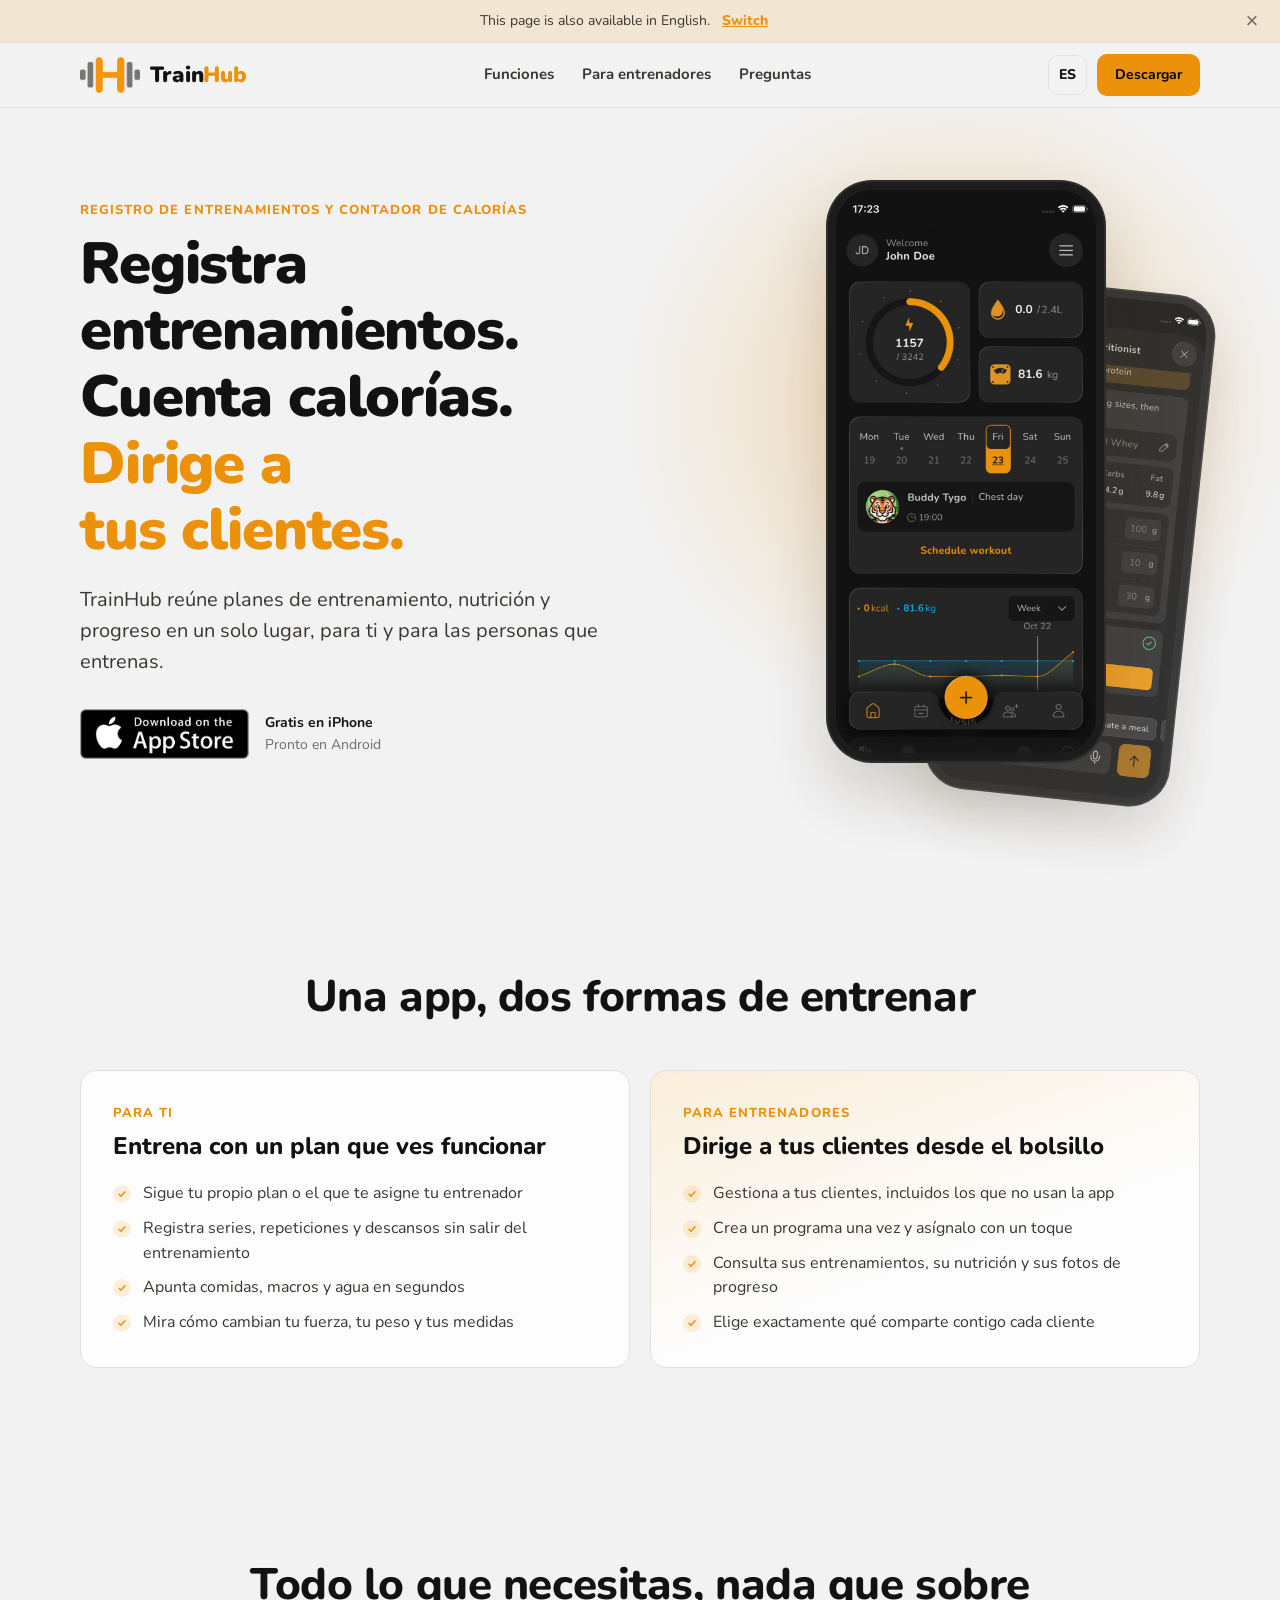
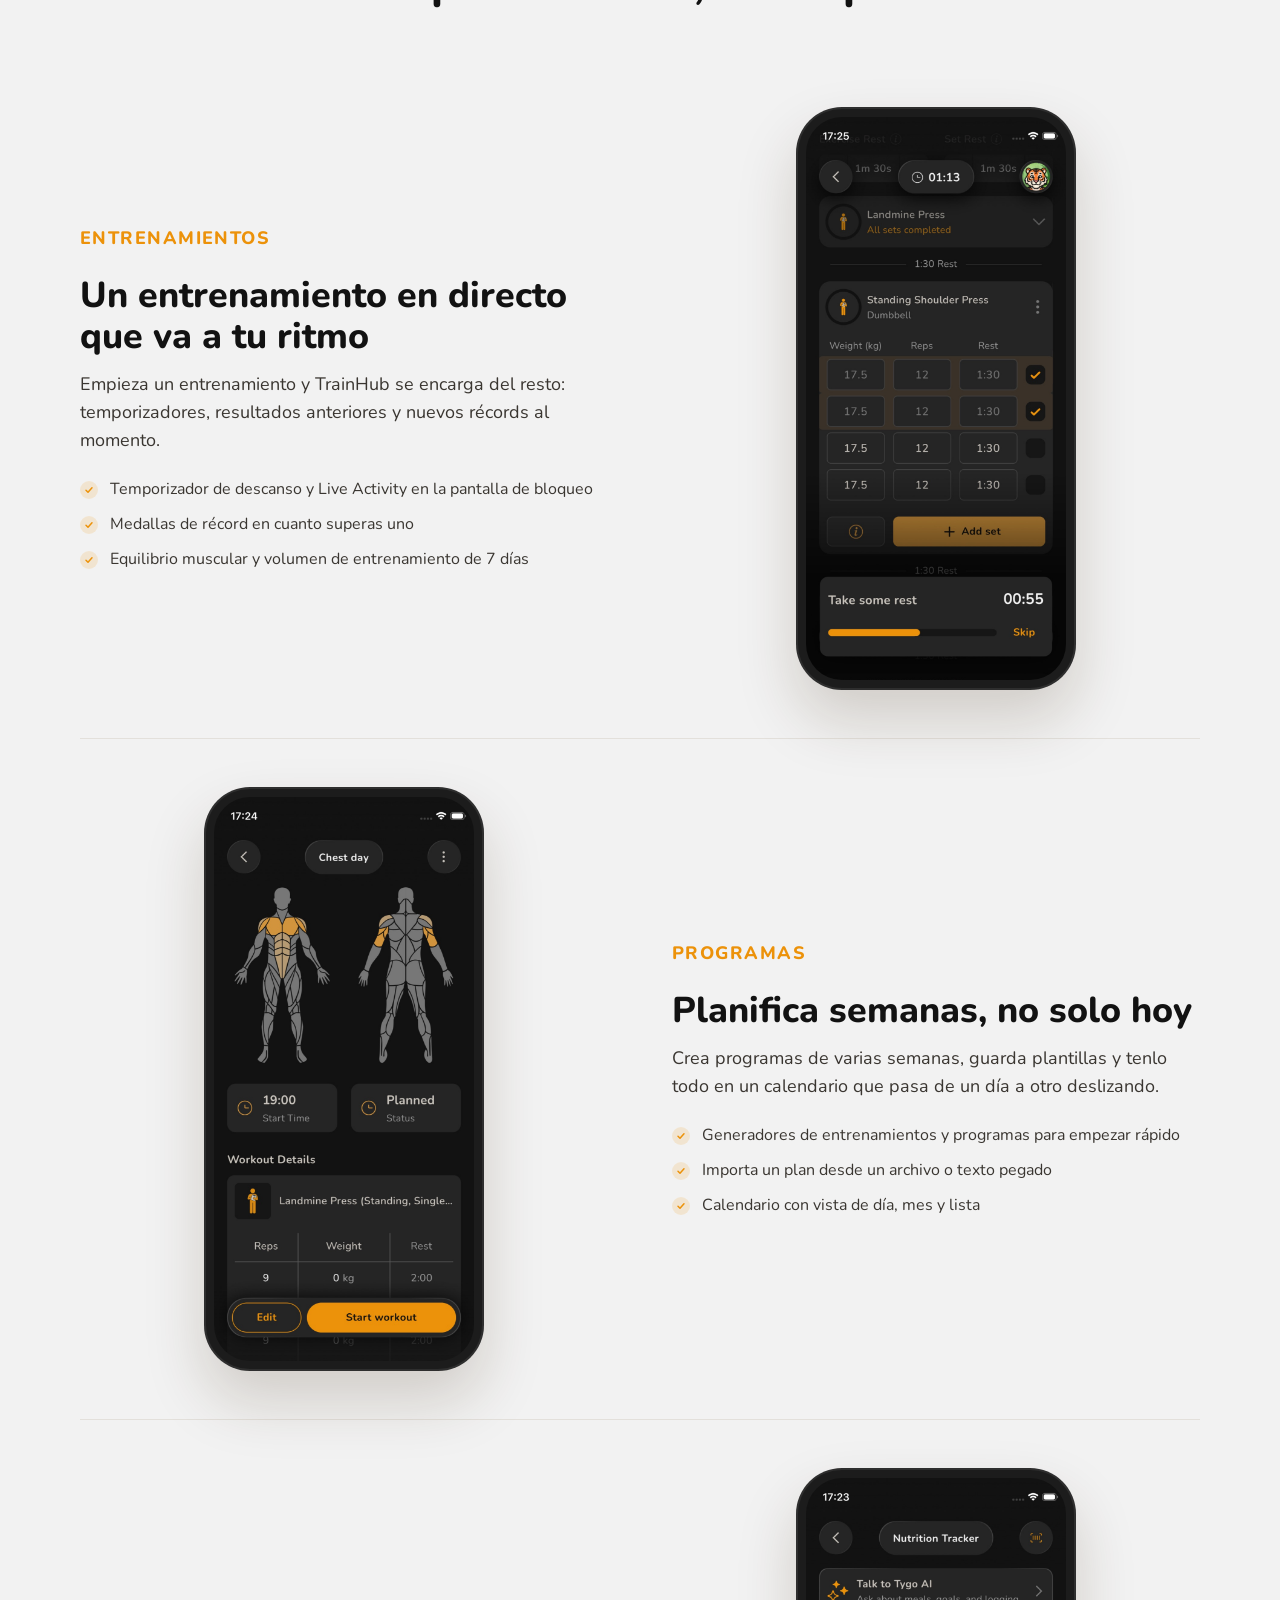
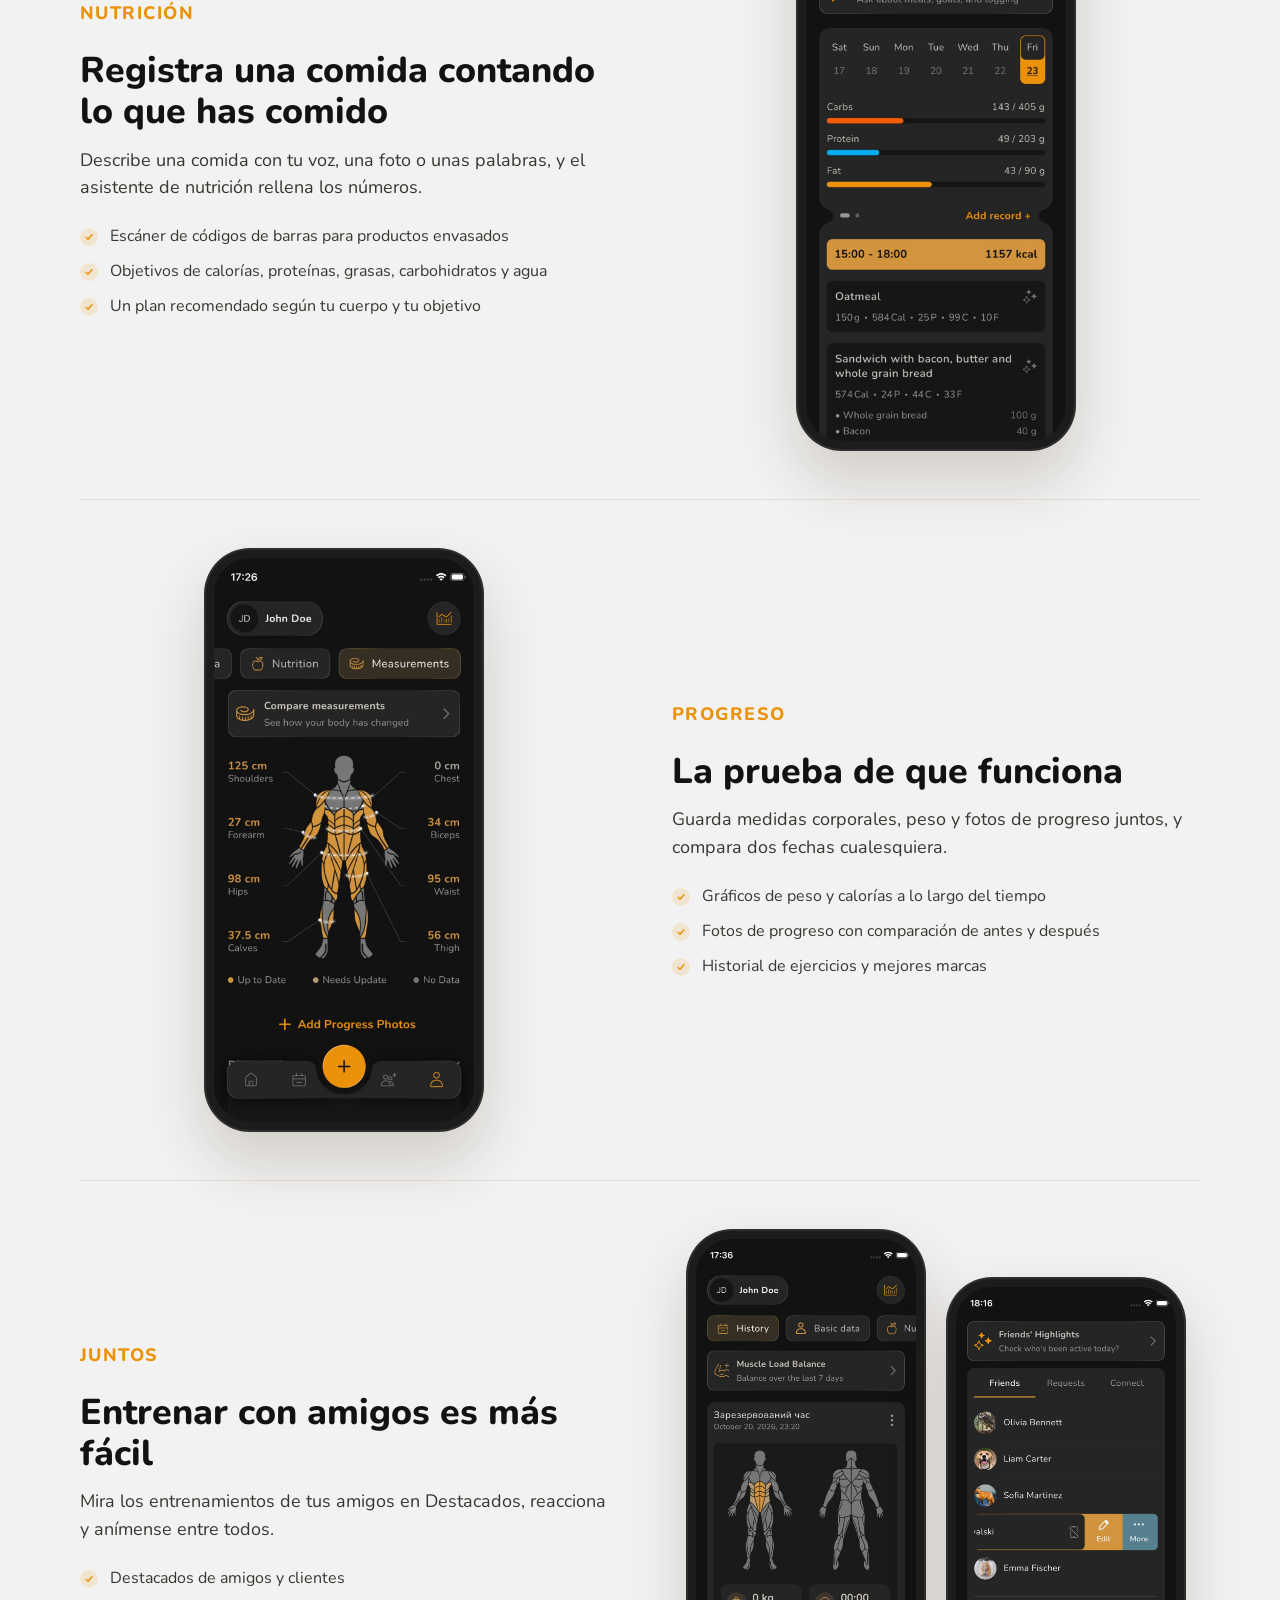
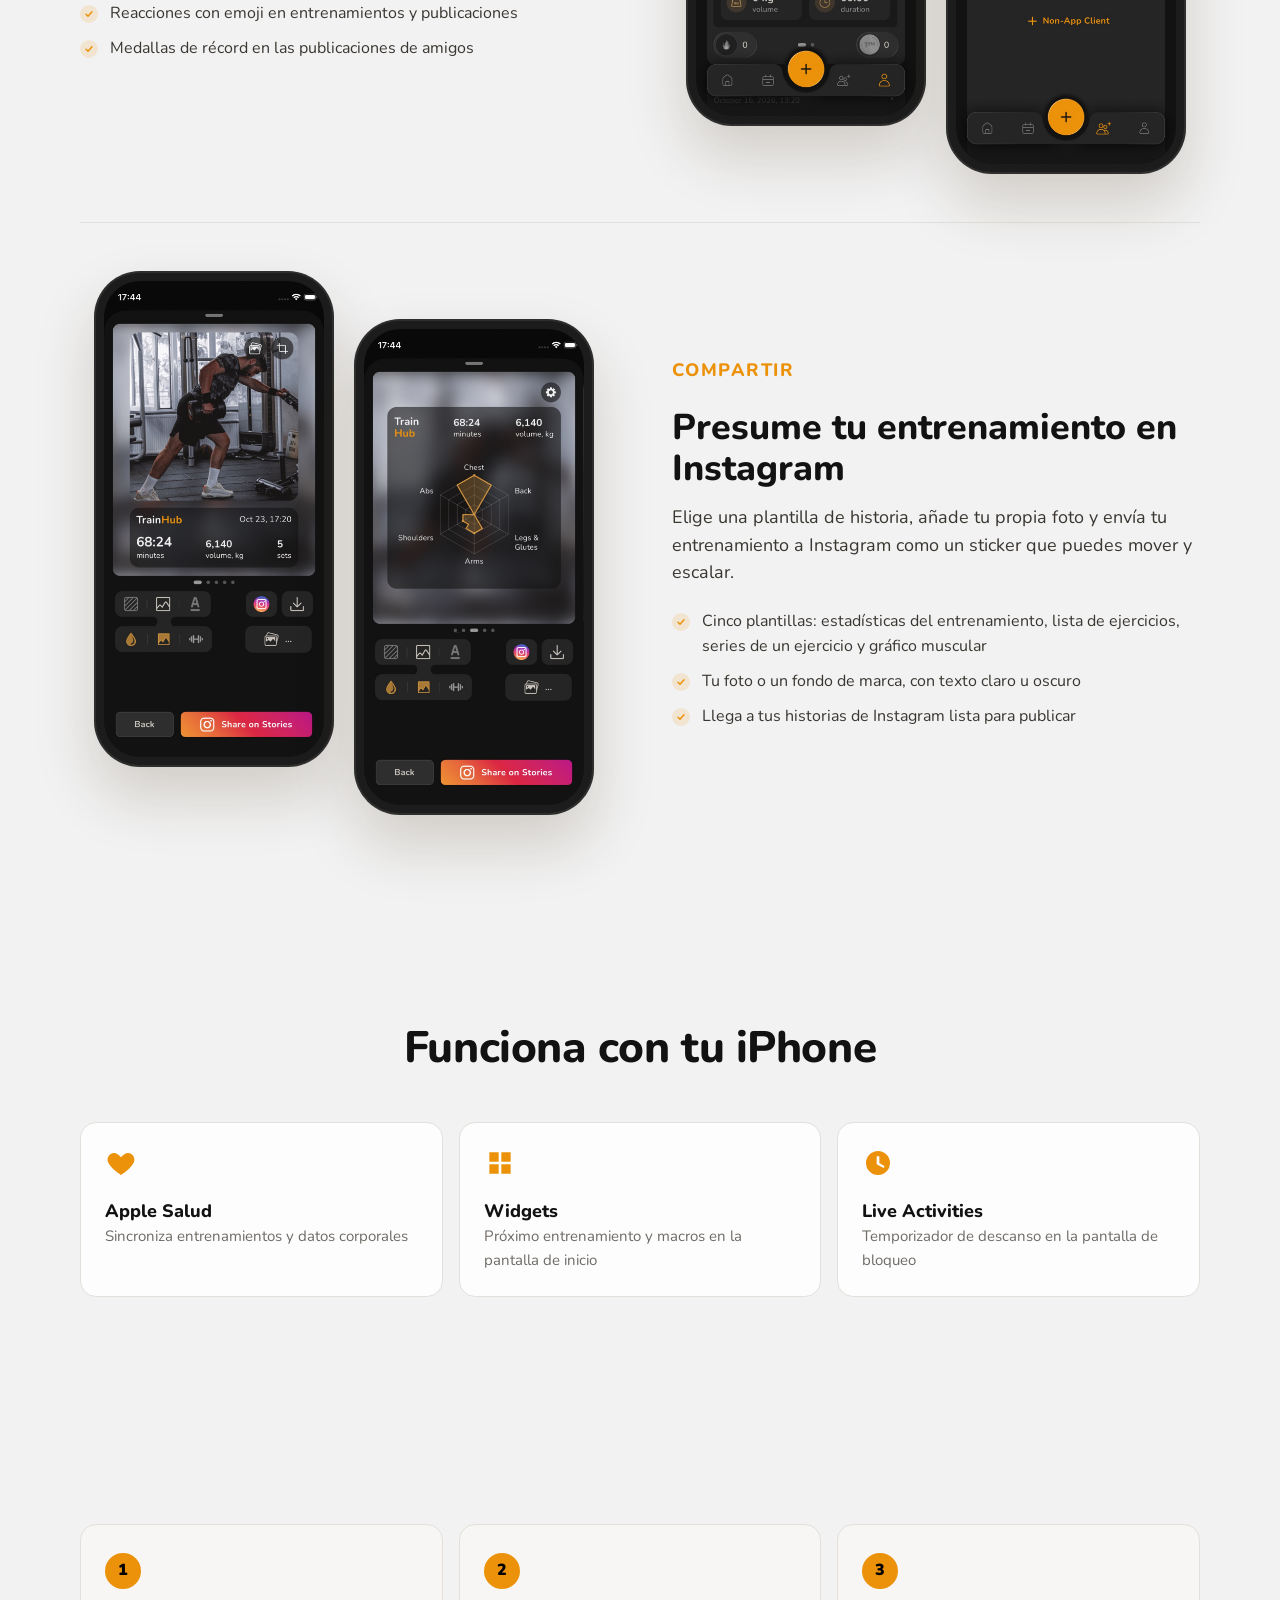
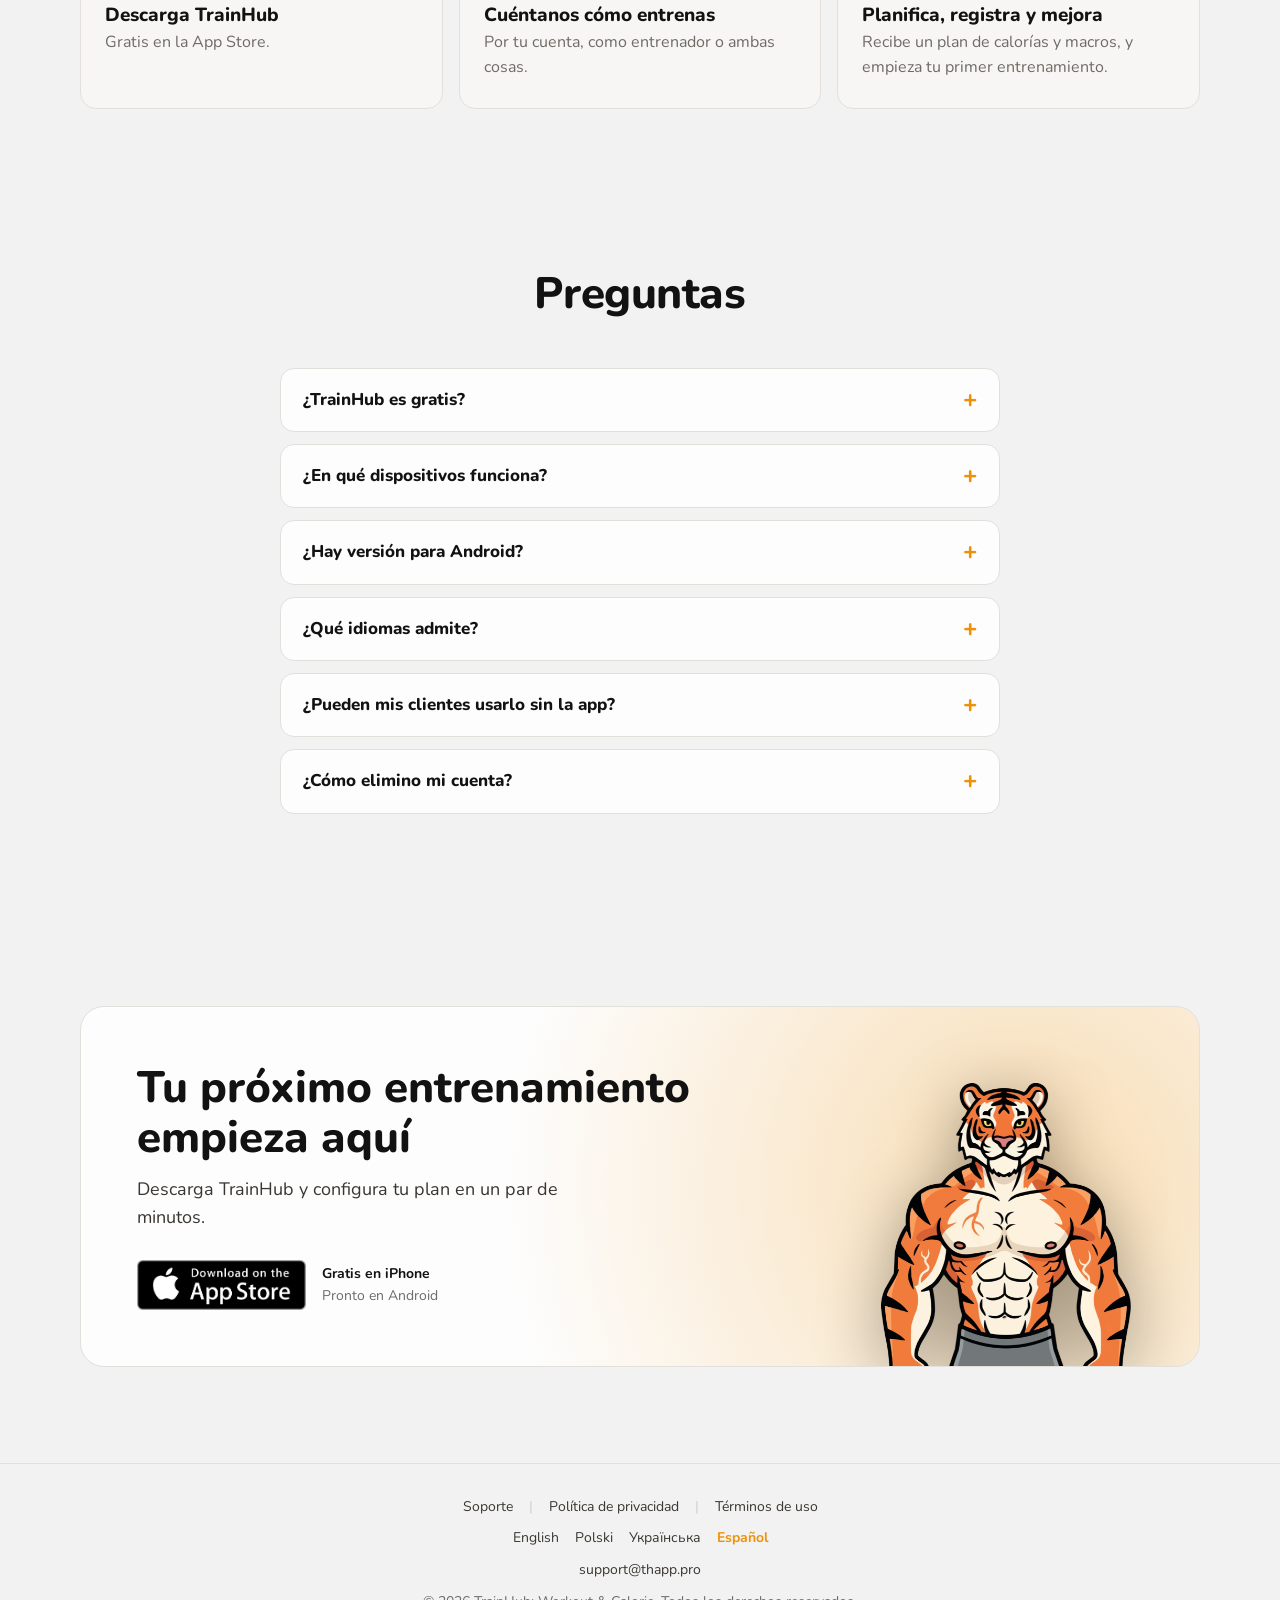
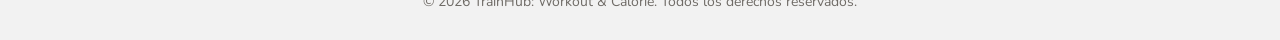
==== es/index.html @ e3114087 "Localized landing page with SEO improvements Generate the landing page in English, Polish, Ukrainian" ====
<!DOCTYPE html>
<html lang="es">

<head>
  <meta charset="UTF-8" />
  <meta name="viewport" content="width=device-width, initial-scale=1.0" />
  <meta name="color-scheme" content="dark light" />
  <meta name="theme-color" content="#121212" media="(prefers-color-scheme: dark)" />
  <meta name="theme-color" content="#f2f2f2" media="(prefers-color-scheme: light)" />

  <!-- Primary Meta Tags -->
  <title>TrainHub: registro de entrenamientos y calorías</title>
  <meta name="title" content="TrainHub: registro de entrenamientos y calorías" />
  <meta name="description" content="Registra entrenamientos, cuenta calorías y dirige a tus clientes en una sola app. Crea programas, sigue tu nutrición con IA y tu progreso. Gratis en App Store." />
  <meta name="keywords" content="TrainHub, registro de entrenamientos, contador de calorías, app de fitness, app para entrenador personal, plan de entrenamiento, macros, gimnasio" />
  <meta name="author" content="TrainHub" />
  <meta name="robots" content="index, follow" />

  <!-- Safari Smart App Banner -->
  <meta name="apple-itunes-app" content="app-id=6748391178" />

  <!-- Canonical URL and language versions -->
  <link rel="canonical" href="https://thapp.pro/es/" />
  <link rel="alternate" hreflang="en" href="https://thapp.pro/" />
  <link rel="alternate" hreflang="pl" href="https://thapp.pro/pl/" />
  <link rel="alternate" hreflang="uk" href="https://thapp.pro/uk/" />
  <link rel="alternate" hreflang="es" href="https://thapp.pro/es/" />
  <link rel="alternate" hreflang="x-default" href="https://thapp.pro/" />

  <!-- Open Graph / Facebook -->
  <meta property="og:type" content="website" />
  <meta property="og:url" content="https://thapp.pro/es/" />
  <meta property="og:title" content="TrainHub: registro de entrenamientos y calorías" />
  <meta property="og:description" content="Registra entrenamientos, cuenta calorías y dirige a tus clientes en una sola app. Crea programas, sigue tu nutrición con IA y tu progreso. Gratis en App Store." />
  <meta property="og:image" content="https://thapp.pro/images/og-image.png" />
  <meta property="og:image:width" content="1200" />
  <meta property="og:image:height" content="630" />
  <meta property="og:site_name" content="TrainHub" />
  <meta property="og:locale" content="es_ES" />
  <meta property="og:locale:alternate" content="en_US" />
  <meta property="og:locale:alternate" content="pl_PL" />
  <meta property="og:locale:alternate" content="uk_UA" />

  <!-- Twitter -->
  <meta name="twitter:card" content="summary_large_image" />
  <meta name="twitter:url" content="https://thapp.pro/es/" />
  <meta name="twitter:title" content="TrainHub: registro de entrenamientos y calorías" />
  <meta name="twitter:description" content="Registra entrenamientos, cuenta calorías y dirige a tus clientes en una sola app. Crea programas, sigue tu nutrición con IA y tu progreso. Gratis en App Store." />
  <meta name="twitter:image" content="https://thapp.pro/images/og-image.png" />

  <!-- Favicon -->
  <link rel="icon" type="image/png" href="/favicon.png" />
  <link rel="apple-touch-icon" href="/images/app-icon.png" />

  <!-- Fonts -->
  <link rel="preconnect" href="https://fonts.googleapis.com" />
  <link rel="preconnect" href="https://fonts.gstatic.com" crossorigin />
  <link href="https://fonts.googleapis.com/css2?family=Nunito:wght@400;600;700;800;900&display=swap" rel="stylesheet" />

  <!-- Stylesheet -->
  <link rel="stylesheet" href="/styles.css?v=e1ec206af5" />
  <script>document.documentElement.classList.add("js");</script>

  <!-- Structured Data -->
  <script type="application/ld+json">
{
  "@context": "https://schema.org",
  "@type": "MobileApplication",
  "name": "TrainHub: Workout & Calorie",
  "operatingSystem": "iOS 15.6 or later",
  "applicationCategory": "HealthApplication",
  "inLanguage": "es",
  "description": "Registra entrenamientos, cuenta calorías y dirige a tus clientes en una sola app. Crea programas, sigue tu nutrición con IA y tu progreso. Gratis en App Store.",
  "url": "https://thapp.pro/es/",
  "downloadUrl": "https://apps.apple.com/app/id6748391178",
  "image": "https://thapp.pro/images/app-icon.png",
  "screenshot": "https://thapp.pro/images/og-image.png",
  "offers": {
    "@type": "Offer",
    "price": "0",
    "priceCurrency": "USD"
  },
  "author": {
    "@type": "Organization",
    "name": "TrainHub",
    "url": "https://thapp.pro/"
  }
}
  </script>
  <script type="application/ld+json">
{
  "@context": "https://schema.org",
  "@type": "Organization",
  "name": "TrainHub",
  "url": "https://thapp.pro/",
  "logo": "https://thapp.pro/images/app-icon.png",
  "email": "support@thapp.pro",
  "sameAs": [
    "https://apps.apple.com/app/id6748391178"
  ]
}
  </script>
  <script type="application/ld+json">
{
  "@context": "https://schema.org",
  "@type": "WebSite",
  "name": "TrainHub",
  "url": "https://thapp.pro/",
  "inLanguage": "es"
}
  </script>
  <script type="application/ld+json">
{
  "@context": "https://schema.org",
  "@type": "FAQPage",
  "inLanguage": "es",
  "mainEntity": [
    {
      "@type": "Question",
      "name": "¿TrainHub es gratis?",
      "acceptedAnswer": {
        "@type": "Answer",
        "text": "Sí. TrainHub se descarga y se usa gratis desde la App Store."
      }
    },
    {
      "@type": "Question",
      "name": "¿En qué dispositivos funciona?",
      "acceptedAnswer": {
        "@type": "Answer",
        "text": "En iPhone con iOS 15.6 o posterior, y en Mac con chip de Apple (macOS 12.5 o posterior)."
      }
    },
    {
      "@type": "Question",
      "name": "¿Hay versión para Android?",
      "acceptedAnswer": {
        "@type": "Answer",
        "text": "Está en camino. La app para Android llegará pronto."
      }
    },
    {
      "@type": "Question",
      "name": "¿Qué idiomas admite?",
      "acceptedAnswer": {
        "@type": "Answer",
        "text": "Inglés, polaco, ucraniano y español."
      }
    },
    {
      "@type": "Question",
      "name": "¿Pueden mis clientes usarlo sin la app?",
      "acceptedAnswer": {
        "@type": "Answer",
        "text": "Sí. Un entrenador puede añadir clientes que no usan la app y seguir planificando sus entrenamientos y su progreso."
      }
    },
    {
      "@type": "Question",
      "name": "¿Cómo elimino mi cuenta?",
      "acceptedAnswer": {
        "@type": "Answer",
        "text": "Abre Ajustes en la app y toca Eliminar cuenta, o escribe a support@thapp.pro. Más detalles en la página de soporte."
      }
    }
  ]
}
  </script>
</head>

<body>
  <div class="lang-suggest" id="lang-suggest" hidden>
    <span id="lang-suggest-text"></span>
    <a id="lang-suggest-link" href="/"></a>
    <button type="button" id="lang-suggest-close" class="lang-suggest-close">×</button>
  </div>

  <header class="site-header">
    <div class="wrap site-header-inner">
      <a class="brand" href="/es/" aria-label="TrainHub">
        <img src="/images/app-icon.png" alt="" width="60" height="36" />
        <span class="wordmark">Train<span>Hub</span></span>
      </a>
      <nav class="site-nav" aria-label="Main">
        <a href="#features">Funciones</a>
        <a href="#coaches">Para entrenadores</a>
        <a href="#faq">Preguntas</a>
      </nav>
      <div class="header-actions">
        <details class="lang-menu">
          <summary aria-label="Idioma">ES</summary>
          <ul>
            <li><a href="/" hreflang="en" lang="en" data-lang="en">English</a></li>
            <li><a href="/pl/" hreflang="pl" lang="pl" data-lang="pl">Polski</a></li>
            <li><a href="/uk/" hreflang="uk" lang="uk" data-lang="uk">Українська</a></li>
            <li><a href="/es/" hreflang="es" lang="es" data-lang="es" aria-current="true">Español</a></li>
          </ul>
        </details>
        <a class="btn btn-primary btn-sm" href="https://apple.co/3LEplAn" data-store="ios">Descargar</a>
      </div>
    </div>
  </header>

  <main>
    <!-- Hero -->
    <section class="hero">
      <div class="glow" aria-hidden="true"></div>
      <div class="wrap hero-grid">
        <div class="hero-copy reveal">
          <p class="eyebrow">Registro de entrenamientos y contador de calorías</p>
          <h1>Registra entrenamientos. Cuenta calorías. <span class="accent">Dirige a tus clientes.</span></h1>
          <p class="lead">TrainHub reúne planes de entrenamiento, nutrición y progreso en un solo lugar, para ti y para las personas que entrenas.</p>

          <!-- Shown by script.js when the link carries a shared profile (?u=) -->
          <div class="invite-card" id="invite-card" hidden>
            <img src="/images/mascot/tiger-peek.png" alt="" width="104" height="49" class="invite-tiger" />
            <h2>Alguien ha compartido contigo su perfil de TrainHub</h2>
            <p>Ábrelo en la app para conectar, o descarga TrainHub primero.</p>
            <div class="invite-actions">
              <button type="button" class="btn btn-primary" id="open-app">Abrir en TrainHub</button>
              <a class="btn btn-secondary" href="https://apple.co/3LEplAn" data-store="ios">Descargar la app</a>
            </div>
            <div class="loading" id="loading" role="status" aria-live="polite">
              <span class="spinner" aria-hidden="true"></span>
              Abriendo TrainHub…
            </div>
          </div>

          <div class="store-row">
            <a class="store-btn" href="https://apple.co/3LEplAn" data-store="ios">
              <img src="/images/apps-store-logo.png" alt="Descargar en la App Store" width="150" height="44" />
            </a>
            <div class="store-note">
              <strong>Gratis en iPhone</strong>
              <span>Pronto en Android</span>
            </div>
          </div>
        </div>
        <div class="hero-visual reveal">
          <div class="phone phone-back"><img src="/images/screens/agent.jpg" alt="Asistente de nutrición registrando una comida a partir de un mensaje de voz" width="430" height="932" decoding="async" /></div>
          <div class="phone phone-front"><img src="/images/screens/dashboard.jpg" alt="Panel de TrainHub con las calorías, los macros y el próximo entrenamiento de hoy" width="430" height="932" decoding="async" /></div>
        </div>
      </div>
    </section>

    <!-- Audiences -->
    <section class="section" id="coaches">
      <div class="wrap">
        <h2 class="section-title reveal">Una app, dos formas de entrenar</h2>
        <div class="audience-grid">
          <article class="audience-card reveal">
            <p class="eyebrow">Para ti</p>
            <h3>Entrena con un plan que ves funcionar</h3>
            <ul class="checks">
              <li>Sigue tu propio plan o el que te asigne tu entrenador</li>
              <li>Registra series, repeticiones y descansos sin salir del entrenamiento</li>
              <li>Apunta comidas, macros y agua en segundos</li>
              <li>Mira cómo cambian tu fuerza, tu peso y tus medidas</li>
            </ul>
          </article>
          <article class="audience-card audience-card-coach reveal">
            <p class="eyebrow">Para entrenadores</p>
            <h3>Dirige a tus clientes desde el bolsillo</h3>
            <ul class="checks">
              <li>Gestiona a tus clientes, incluidos los que no usan la app</li>
              <li>Crea un programa una vez y asígnalo con un toque</li>
              <li>Consulta sus entrenamientos, su nutrición y sus fotos de progreso</li>
              <li>Elige exactamente qué comparte contigo cada cliente</li>
            </ul>
          </article>
        </div>
      </div>
    </section>

    <!-- Features -->
    <section class="section" id="features">
      <div class="wrap">
        <h2 class="section-title reveal">Todo lo que necesitas, nada que sobre</h2>

        <div class="feature reveal">
          <div class="feature-copy">
            <p class="eyebrow">Entrenamientos</p>
            <h3>Un entrenamiento en directo que va a tu ritmo</h3>
            <p>Empieza un entrenamiento y TrainHub se encarga del resto: temporizadores, resultados anteriores y nuevos récords al momento.</p>
            <ul class="checks">
              <li>Temporizador de descanso y Live Activity en la pantalla de bloqueo</li>
              <li>Medallas de récord en cuanto superas uno</li>
              <li>Equilibrio muscular y volumen de entrenamiento de 7 días</li>
            </ul>
          </div>
          <div class="feature-visual"><div class="phone"><img src="/images/screens/session.jpg" alt="Entrenamiento en directo con temporizador de descanso y series registradas" width="430" height="932" loading="lazy" decoding="async" /></div></div>
        </div>

        <div class="feature feature-flip reveal">
          <div class="feature-copy">
            <p class="eyebrow">Programas</p>
            <h3>Planifica semanas, no solo hoy</h3>
            <p>Crea programas de varias semanas, guarda plantillas y tenlo todo en un calendario que pasa de un día a otro deslizando.</p>
            <ul class="checks">
              <li>Generadores de entrenamientos y programas para empezar rápido</li>
              <li>Importa un plan desde un archivo o texto pegado</li>
              <li>Calendario con vista de día, mes y lista</li>
            </ul>
          </div>
          <div class="feature-visual"><div class="phone"><img src="/images/screens/workout.jpg" alt="Vista previa de un entrenamiento con ejercicios y series" width="430" height="932" loading="lazy" decoding="async" /></div></div>
        </div>

        <div class="feature reveal">
          <div class="feature-copy">
            <p class="eyebrow">Nutrición</p>
            <h3>Registra una comida contando lo que has comido</h3>
            <p>Describe una comida con tu voz, una foto o unas palabras, y el asistente de nutrición rellena los números.</p>
            <ul class="checks">
              <li>Escáner de códigos de barras para productos envasados</li>
              <li>Objetivos de calorías, proteínas, grasas, carbohidratos y agua</li>
              <li>Un plan recomendado según tu cuerpo y tu objetivo</li>
            </ul>
          </div>
          <div class="feature-visual"><div class="phone"><img src="/images/screens/nutrition.jpg" alt="Seguimiento nutricional con calorías y macros del día" width="430" height="932" loading="lazy" decoding="async" /></div></div>
        </div>

        <div class="feature feature-flip reveal">
          <div class="feature-copy">
            <p class="eyebrow">Progreso</p>
            <h3>La prueba de que funciona</h3>
            <p>Guarda medidas corporales, peso y fotos de progreso juntos, y compara dos fechas cualesquiera.</p>
            <ul class="checks">
              <li>Gráficos de peso y calorías a lo largo del tiempo</li>
              <li>Fotos de progreso con comparación de antes y después</li>
              <li>Historial de ejercicios y mejores marcas</li>
            </ul>
          </div>
          <div class="feature-visual"><div class="phone"><img src="/images/screens/progress.jpg" alt="Medidas corporales y gráfico de peso" width="430" height="932" loading="lazy" decoding="async" /></div></div>
        </div>

        <div class="feature reveal">
          <div class="feature-copy">
            <p class="eyebrow">Juntos</p>
            <h3>Entrenar con amigos es más fácil</h3>
            <p>Mira los entrenamientos de tus amigos en Destacados, reacciona y anímense entre todos.</p>
            <ul class="checks">
              <li>Destacados de amigos y clientes</li>
              <li>Reacciones con emoji en entrenamientos y publicaciones</li>
              <li>Medallas de récord en las publicaciones de amigos</li>
            </ul>
          </div>
          <div class="feature-visual feature-visual-pair">
            <div class="phone"><img src="/images/screens/highlights.jpg" alt="Destacados con entrenamientos de amigos y reacciones" width="430" height="932" loading="lazy" decoding="async" /></div>
            <div class="phone"><img src="/images/screens/clients.jpg" alt="Lista de clientes del entrenador" width="430" height="932" loading="lazy" decoding="async" /></div>
          </div>
        </div>

        <div class="feature feature-flip reveal">
          <div class="feature-copy">
            <p class="eyebrow">Compartir</p>
            <h3>Presume tu entrenamiento en Instagram</h3>
            <p>Elige una plantilla de historia, añade tu propia foto y envía tu entrenamiento a Instagram como un sticker que puedes mover y escalar.</p>
            <ul class="checks">
              <li>Cinco plantillas: estadísticas del entrenamiento, lista de ejercicios, series de un ejercicio y gráfico muscular</li>
              <li>Tu foto o un fondo de marca, con texto claro u oscuro</li>
              <li>Llega a tus historias de Instagram lista para publicar</li>
            </ul>
          </div>
          <div class="feature-visual feature-visual-pair">
            <div class="phone"><img src="/images/screens/story.jpg" alt="Plantilla de historia de Instagram con estadísticas del entrenamiento sobre una foto" width="430" height="932" loading="lazy" decoding="async" /></div>
            <div class="phone"><img src="/images/screens/story2.jpg" alt="Plantilla de historia de Instagram con un gráfico muscular" width="430" height="932" loading="lazy" decoding="async" /></div>
          </div>
        </div>
      </div>
    </section>

    <!-- Integrations -->
    <section class="section section-tight">
      <div class="wrap">
        <h2 class="section-title reveal">Funciona con tu iPhone</h2>
        <div class="tiles">
          <div class="tile reveal">
            <svg viewBox="0 0 24 24" aria-hidden="true"><path d="M12 21s-7.5-4.6-9.6-9.3C1 8.4 3 4.5 6.7 4.5c2.1 0 3.5 1.2 5.3 3.2 1.8-2 3.2-3.2 5.3-3.2 3.7 0 5.7 3.9 4.3 7.2C19.5 16.4 12 21 12 21z"/></svg>
            <h3>Apple Salud</h3>
            <p>Sincroniza entrenamientos y datos corporales</p>
          </div>
          <div class="tile reveal">
            <svg viewBox="0 0 24 24" aria-hidden="true"><path d="M4 4h7v7H4zm9 0h7v7h-7zM4 13h7v7H4zm9 0h7v7h-7z"/></svg>
            <h3>Widgets</h3>
            <p>Próximo entrenamiento y macros en la pantalla de inicio</p>
          </div>
          <div class="tile reveal">
            <svg viewBox="0 0 24 24" aria-hidden="true"><path d="M12 3a9 9 0 1 0 0 18 9 9 0 0 0 0-18zm1 4v5l4 2.4-.8 1.4L11 13V7z"/></svg>
            <h3>Live Activities</h3>
            <p>Temporizador de descanso en la pantalla de bloqueo</p>
          </div>
        </div>
      </div>
    </section>

    <!-- Steps -->
    <section class="section section-tight">
      <div class="wrap">
        <h2 class="section-title reveal">Empieza en tres pasos</h2>
        <ol class="steps">
          <li class="reveal"><h3>Descarga TrainHub</h3><p>Gratis en la App Store.</p></li>
          <li class="reveal"><h3>Cuéntanos cómo entrenas</h3><p>Por tu cuenta, como entrenador o ambas cosas.</p></li>
          <li class="reveal"><h3>Planifica, registra y mejora</h3><p>Recibe un plan de calorías y macros, y empieza tu primer entrenamiento.</p></li>
        </ol>
      </div>
    </section>

    <!-- FAQ -->
    <section class="section" id="faq">
      <div class="wrap wrap-narrow">
        <h2 class="section-title reveal">Preguntas</h2>
        <div class="faq">
          <details class="faq-item reveal">
            <summary>¿TrainHub es gratis?</summary>
            <p>Sí. TrainHub se descarga y se usa gratis desde la App Store.</p>
          </details>
          <details class="faq-item reveal">
            <summary>¿En qué dispositivos funciona?</summary>
            <p>En iPhone con iOS 15.6 o posterior, y en Mac con chip de Apple (macOS 12.5 o posterior).</p>
          </details>
          <details class="faq-item reveal">
            <summary>¿Hay versión para Android?</summary>
            <p>Está en camino. La app para Android llegará pronto.</p>
          </details>
          <details class="faq-item reveal">
            <summary>¿Qué idiomas admite?</summary>
            <p>Inglés, polaco, ucraniano y español.</p>
          </details>
          <details class="faq-item reveal">
            <summary>¿Pueden mis clientes usarlo sin la app?</summary>
            <p>Sí. Un entrenador puede añadir clientes que no usan la app y seguir planificando sus entrenamientos y su progreso.</p>
          </details>
          <details class="faq-item reveal">
            <summary>¿Cómo elimino mi cuenta?</summary>
            <p>Abre Ajustes en la app y toca Eliminar cuenta, o escribe a support@thapp.pro. Más detalles en la <a href="/support.html">página de soporte</a>.</p>
          </details>
        </div>
      </div>
    </section>

    <!-- Final CTA -->
    <section class="section">
      <div class="wrap">
        <div class="cta reveal">
          <div class="cta-copy">
            <h2>Tu próximo entrenamiento empieza aquí</h2>
            <p>Descarga TrainHub y configura tu plan en un par de minutos.</p>
            <div class="store-row">
              <a class="store-btn" href="https://apple.co/3LEplAn" data-store="ios">
                <img src="/images/apps-store-logo.png" alt="Descargar en la App Store" width="150" height="44" loading="lazy" />
              </a>
              <div class="store-note">
                <strong>Gratis en iPhone</strong>
                <span>Pronto en Android</span>
              </div>
            </div>
          </div>
          <picture><source srcset="/images/mascot/tiger-jacked.webp" type="image/webp" /><img class="cta-tiger" src="/images/mascot/tiger-jacked.png" alt="" width="477" height="540" loading="lazy" decoding="async" /></picture>
        </div>
      </div>
    </section>
  </main>

  <footer class="footer">
    <nav class="footer-links" aria-label="Footer navigation">
      <a href="/support.html">Soporte</a>
      <span class="footer-separator" aria-hidden="true">|</span>
      <a href="/privacy-policy.html">Política de privacidad</a>
      <span class="footer-separator" aria-hidden="true">|</span>
      <a href="/terms.html">Términos de uso</a>
    </nav>
    <nav class="footer-langs" aria-label="Idioma">
      <a href="/" hreflang="en" lang="en" data-lang="en">English</a>
      <a href="/pl/" hreflang="pl" lang="pl" data-lang="pl">Polski</a>
      <a href="/uk/" hreflang="uk" lang="uk" data-lang="uk">Українська</a>
      <a href="/es/" hreflang="es" lang="es" data-lang="es" aria-current="true">Español</a>
    </nav>
    <p><a href="mailto:support@thapp.pro">support@thapp.pro</a></p>
    <p>&copy; <span id="current-year">2026</span> TrainHub: Workout &amp; Calorie. Todos los derechos reservados.</p>
  </footer>

  <script id="lang-data" type="application/json">{"current":"es","langs":{"en":{"href":"/","text":"This page is also available in English.","action":"Switch","dismiss":"Dismiss"},"pl":{"href":"/pl/","text":"Ta strona jest dostępna również po polsku.","action":"Przełącz","dismiss":"Zamknij"},"uk":{"href":"/uk/","text":"Ця сторінка доступна також українською.","action":"Перейти","dismiss":"Закрити"},"es":{"href":"/es/","text":"Esta página también está disponible en español.","action":"Cambiar","dismiss":"Cerrar"}}}</script>
  <script src="/script.js?v=b3ec2b5ce4" defer></script>
</body>

</html>
---- styles.css ----
/* Colors mirror the app theme (trainhub/src/theme/colors.ts). */
:root {
  --bg: #121212;
  --bg-deep: #0c0c0c;
  --card: #252525;
  --card-2: #161616;
  --text: #c9c4bc;
  --text-strong: #f3efe8;
  --text-muted: #979797;
  --border: #585858;
  --border-soft: #2f2f2f;
  --brand: #ec920a;
  --brand-hover: #d2943c;
  --brand-soft: rgba(236, 146, 10, 0.12);
  --on-brand: #000;
  --phone-frame: #2b2b2b;
  --shadow: 0 30px 60px rgba(0, 0, 0, 0.45);
  --radius: 16px;
  --font: "Nunito", -apple-system, BlinkMacSystemFont, "Segoe UI", Roboto, sans-serif;
  color-scheme: dark;
}

@media (prefers-color-scheme: light) {
  :root {
    --bg: #f2f2f2;
    --bg-deep: #e9e7e3;
    --card: #fdfdfd;
    --card-2: #f7f6f4;
    --text: #3a3631;
    --text-strong: #121212;
    --text-muted: #6f6b66;
    --border: #d2cfca;
    --border-soft: #e3e0db;
    --brand-hover: #c97a05;
    --brand-soft: rgba(236, 146, 10, 0.14);
    --phone-frame: #1c1c1c;
    --shadow: 0 30px 60px rgba(60, 40, 10, 0.18);
    color-scheme: light;
  }
}

* {
  margin: 0;
  padding: 0;
  box-sizing: border-box;
}

html {
  scroll-behavior: smooth;
  scroll-padding-top: 80px;
}

body {
  font-family: var(--font);
  background: var(--bg);
  color: var(--text);
  line-height: 1.55;
  overflow-x: hidden;
  -webkit-font-smoothing: antialiased;
}

img {
  max-width: 100%;
  display: block;
}

a {
  color: var(--brand);
}

h1,
h2,
h3 {
  color: var(--text-strong);
  line-height: 1.15;
  font-weight: 800;
}

.wrap {
  width: 100%;
  max-width: 1160px;
  margin: 0 auto;
  padding: 0 20px;
}

.wrap-narrow {
  max-width: 760px;
}

.eyebrow {
  color: var(--brand);
  font-size: 13px;
  font-weight: 800;
  letter-spacing: 0.08em;
  text-transform: uppercase;
  margin-bottom: 10px;
}

.accent {
  color: var(--brand);
}

/* Buttons */
.btn {
  display: inline-flex;
  align-items: center;
  justify-content: center;
  gap: 8px;
  padding: 14px 24px;
  border-radius: 12px;
  font: inherit;
  font-size: 16px;
  font-weight: 700;
  text-decoration: none;
  border: 2px solid transparent;
  cursor: pointer;
  transition: background 0.2s ease, transform 0.2s ease, box-shadow 0.2s ease, color 0.2s ease;
}

.btn:hover {
  transform: translateY(-2px);
}

.btn:active {
  transform: translateY(0) scale(0.98);
}

.btn-primary {
  background: var(--brand);
  color: var(--on-brand);
  border-color: var(--brand);
}

.btn-primary:hover {
  background: var(--brand-hover);
  border-color: var(--brand-hover);
  box-shadow: 0 8px 20px rgba(236, 146, 10, 0.35);
}

.btn-secondary {
  background: var(--card);
  color: var(--brand);
  border-color: var(--border-soft);
}

.btn-secondary:hover {
  background: var(--brand-soft);
}

.btn-sm {
  padding: 8px 16px;
  font-size: 14px;
  border-radius: 10px;
}

.store-btn {
  display: inline-flex;
  border-radius: 10px;
  transition: transform 0.2s ease, box-shadow 0.2s ease;
}

.store-btn:hover {
  transform: translateY(-2px);
  box-shadow: 0 6px 16px rgba(236, 146, 10, 0.25);
}

.store-btn img {
  height: 50px;
  width: auto;
}

.store-row {
  display: flex;
  align-items: center;
  flex-wrap: wrap;
  gap: 16px;
}

.store-note {
  display: flex;
  flex-direction: column;
  font-size: 14px;
  color: var(--text-muted);
}

.store-note strong {
  color: var(--text-strong);
  font-weight: 700;
}

/* Language suggestion */
.lang-suggest {
  display: flex;
  align-items: center;
  justify-content: center;
  gap: 12px;
  padding: 10px 48px 10px 16px;
  background: var(--brand-soft);
  border-bottom: 1px solid var(--border-soft);
  font-size: 14px;
  position: relative;
  text-align: center;
  flex-wrap: wrap;
}

.lang-suggest[hidden] {
  display: none;
}

.lang-suggest a {
  font-weight: 800;
}

.lang-suggest-close {
  position: absolute;
  right: 12px;
  top: 50%;
  transform: translateY(-50%);
  background: none;
  border: 0;
  color: var(--text-muted);
  font-size: 22px;
  cursor: pointer;
  width: 32px;
  height: 32px;
}

/* Header */
.site-header {
  position: sticky;
  top: 0;
  z-index: 20;
  background: color-mix(in srgb, var(--bg) 78%, transparent);
  backdrop-filter: saturate(160%) blur(14px);
  -webkit-backdrop-filter: saturate(160%) blur(14px);
  border-bottom: 1px solid var(--border-soft);
}

.site-header-inner {
  display: flex;
  align-items: center;
  justify-content: space-between;
  gap: 16px;
  height: 64px;
}

.brand {
  display: flex;
  align-items: center;
  gap: 10px;
  text-decoration: none;
}

.brand img {
  height: 36px;
  width: auto;
}

.wordmark {
  font-size: 22px;
  font-weight: 900;
  color: var(--text-strong);
  letter-spacing: -0.01em;
}

.wordmark span {
  color: var(--brand);
}

.site-nav {
  display: flex;
  gap: 28px;
}

.site-nav a {
  color: var(--text);
  text-decoration: none;
  font-weight: 700;
  font-size: 15px;
}

.site-nav a:hover {
  color: var(--brand);
}

.header-actions {
  display: flex;
  align-items: center;
  gap: 10px;
}

.lang-menu {
  position: relative;
}

.lang-menu summary {
  list-style: none;
  cursor: pointer;
  font-weight: 800;
  font-size: 14px;
  padding: 8px 10px;
  border-radius: 10px;
  border: 1px solid var(--border-soft);
  color: var(--text-strong);
}

.lang-menu summary::-webkit-details-marker {
  display: none;
}

.lang-menu ul {
  position: absolute;
  right: 0;
  top: calc(100% + 6px);
  list-style: none;
  background: var(--card);
  border: 1px solid var(--border-soft);
  border-radius: 12px;
  padding: 6px;
  min-width: 150px;
  box-shadow: var(--shadow);
}

.lang-menu a {
  display: block;
  padding: 8px 12px;
  border-radius: 8px;
  color: var(--text);
  text-decoration: none;
  font-weight: 600;
}

.lang-menu a:hover,
.lang-menu a[aria-current] {
  background: var(--brand-soft);
  color: var(--brand);
}

/* Hero */
.hero {
  position: relative;
  padding: 72px 0 96px;
  overflow: hidden;
}

/* Same idea as the app's GlowBackdrop. */
.glow {
  position: absolute;
  inset: -20% -10% auto auto;
  width: 900px;
  height: 900px;
  background: radial-gradient(closest-side, rgba(236, 146, 10, 0.28), rgba(236, 146, 10, 0.08) 55%, transparent 75%);
  pointer-events: none;
}

.hero-grid {
  position: relative;
  display: grid;
  grid-template-columns: 1.05fr 1fr;
  align-items: center;
  gap: 48px;
}

.hero h1 {
  font-size: clamp(38px, 5vw, 58px);
  text-wrap: balance;
  font-weight: 900;
  letter-spacing: -0.02em;
  margin-bottom: 20px;
}

.lead {
  font-size: clamp(17px, 1.6vw, 20px);
  max-width: 520px;
  margin-bottom: 32px;
}

.hero-visual {
  position: relative;
  height: 600px;
}

.hero-visual .phone {
  position: absolute;
}

.phone-front {
  right: 18%;
  top: 0;
  z-index: 2;
}

.phone-back {
  right: -2%;
  top: 70px;
  transform: rotate(6deg) scale(0.88);
  opacity: 0.85;
}

/* Invite card for shared profile links */
.invite-card {
  position: relative;
  background: var(--card);
  border: 1px solid var(--brand);
  border-radius: var(--radius);
  padding: 44px 24px 24px;
  margin: 8px 0 32px;
  max-width: 520px;
  box-shadow: 0 12px 30px rgba(236, 146, 10, 0.15);
}

.invite-card[hidden] {
  display: none;
}

.invite-tiger {
  position: absolute;
  top: -30px;
  left: 20px;
}

.invite-card h2 {
  font-size: 20px;
  margin-bottom: 6px;
}

.invite-card p {
  margin-bottom: 16px;
}

.invite-actions {
  display: flex;
  flex-wrap: wrap;
  gap: 10px;
}

.loading {
  display: none;
  margin-top: 14px;
  color: var(--text-muted);
  font-size: 14px;
}

.loading.show {
  display: block;
}

.spinner {
  display: inline-block;
  width: 16px;
  height: 16px;
  border: 2px solid var(--border);
  border-radius: 50%;
  border-top-color: var(--brand);
  animation: spin 1s linear infinite;
  margin-right: 8px;
  vertical-align: -3px;
}

/* Phone frame */
/* The ratio lives on the screen, not the frame, so padding never distorts it. */
.phone {
  width: 280px;
  padding: 10px;
  border-radius: 46px;
  background: var(--phone-frame);
  box-shadow: var(--shadow), inset 0 0 0 2px rgba(255, 255, 255, 0.08);
  flex-shrink: 0;
}

.phone picture {
  display: block;
}

.phone img,
.phone picture,
.screen-placeholder {
  width: 100%;
  height: auto;
  aspect-ratio: 430 / 932;
  border-radius: 36px;
  object-fit: cover;
  object-position: top;
}

.screen-placeholder {
  display: flex;
  align-items: center;
  justify-content: center;
  background: radial-gradient(circle at 50% 30%, rgba(236, 146, 10, 0.25), transparent 60%), #161616;
}

.screen-placeholder img {
  width: 94px;
  height: auto;
  border-radius: 0;
  object-fit: contain;
  opacity: 0.8;
}

/* Sections */
.section {
  padding: 96px 0;
}

.section-tight {
  padding: 64px 0;
}

.section-title {
  font-size: clamp(30px, 3.6vw, 44px);
  text-align: center;
  letter-spacing: -0.01em;
  margin-bottom: 48px;
}

.checks {
  list-style: none;
  display: grid;
  gap: 10px;
}

.checks li {
  position: relative;
  padding-left: 30px;
}

.checks li::before {
  content: "";
  position: absolute;
  left: 0;
  top: 4px;
  width: 18px;
  height: 18px;
  border-radius: 50%;
  background: var(--brand-soft) url("data:image/svg+xml,%3Csvg xmlns='http://www.w3.org/2000/svg' viewBox='0 0 24 24'%3E%3Cpath fill='none' stroke='%23ec920a' stroke-width='3' stroke-linecap='round' stroke-linejoin='round' d='M6 12.5l4 4 8-9'/%3E%3C/svg%3E") center / 12px no-repeat;
}

/* Audiences */
.audience-grid {
  display: grid;
  grid-template-columns: 1fr 1fr;
  gap: 20px;
}

.audience-card {
  background: var(--card);
  border: 1px solid var(--border-soft);
  border-radius: var(--radius);
  padding: 32px;
}

.audience-card h3 {
  font-size: 24px;
  margin-bottom: 20px;
}

.audience-card-coach {
  background: linear-gradient(160deg, var(--brand-soft), transparent 60%), var(--card);
}

/* Features */
.feature {
  display: grid;
  grid-template-columns: 1fr 1fr;
  align-items: center;
  gap: 64px;
  padding: 48px 0;
}

.feature + .feature {
  border-top: 1px solid var(--border-soft);
}

.feature-flip .feature-copy {
  order: 2;
}

.feature-copy h3 {
  font-size: clamp(26px, 2.8vw, 36px);
  margin-bottom: 14px;
}

.feature-copy > p {
  font-size: 18px;
  margin-bottom: 22px;
}

.feature-visual {
  display: flex;
  justify-content: center;
  align-items: flex-start;
  gap: 20px;
}

.feature-visual-pair .phone {
  width: 240px;
}

.feature-visual-pair .phone:last-child {
  margin-top: 48px;
}

/* Integration tiles */
.tiles {
  display: grid;
  grid-template-columns: repeat(3, 1fr);
  gap: 16px;
}

.tile {
  background: var(--card);
  border: 1px solid var(--border-soft);
  border-radius: var(--radius);
  padding: 24px;
}

.tile svg {
  width: 32px;
  height: 32px;
  fill: var(--brand);
  margin-bottom: 14px;
}

.tile h3 {
  font-size: 18px;
  margin-bottom: 4px;
}

.tile p {
  font-size: 15px;
  color: var(--text-muted);
}

/* Steps */
.steps {
  list-style: none;
  counter-reset: step;
  display: grid;
  grid-template-columns: repeat(3, 1fr);
  gap: 16px;
}

.steps li {
  counter-increment: step;
  background: var(--card-2);
  border: 1px solid var(--border-soft);
  border-radius: var(--radius);
  padding: 28px 24px;
}

.steps li::before {
  content: counter(step);
  display: inline-flex;
  align-items: center;
  justify-content: center;
  width: 36px;
  height: 36px;
  border-radius: 50%;
  background: var(--brand);
  color: var(--on-brand);
  font-weight: 900;
  margin-bottom: 16px;
}

.steps h3 {
  font-size: 19px;
  margin-bottom: 4px;
}

.steps p {
  color: var(--text-muted);
}

/* FAQ */
.faq {
  display: grid;
  gap: 12px;
}

.faq-item {
  background: var(--card);
  border: 1px solid var(--border-soft);
  border-radius: 14px;
}

.faq-item summary {
  list-style: none;
  cursor: pointer;
  padding: 18px 52px 18px 22px;
  font-weight: 800;
  font-size: 17px;
  color: var(--text-strong);
  position: relative;
}

.faq-item summary::-webkit-details-marker {
  display: none;
}

.faq-item summary::after {
  content: "+";
  position: absolute;
  right: 22px;
  top: 50%;
  transform: translateY(-50%);
  font-size: 24px;
  color: var(--brand);
  transition: transform 0.2s ease;
}

.faq-item[open] summary::after {
  transform: translateY(-50%) rotate(45deg);
}

.faq-item p {
  padding: 0 22px 20px;
}

/* Final CTA */
.cta {
  position: relative;
  display: flex;
  align-items: center;
  justify-content: space-between;
  gap: 32px;
  padding: 56px;
  border-radius: 24px;
  background: radial-gradient(circle at 85% 50%, rgba(236, 146, 10, 0.3), transparent 55%), var(--card);
  border: 1px solid var(--border-soft);
  overflow: hidden;
}

.cta h2 {
  font-size: clamp(30px, 3.6vw, 44px);
  margin-bottom: 12px;
}

.cta-copy > p {
  font-size: 18px;
  margin-bottom: 28px;
  max-width: 460px;
}

/* Keep the tiger a direct flex item of .cta. */
.cta picture {
  display: contents;
}

.cta-tiger {
  width: 250px;
  height: auto;
  margin: -16px 12px -56px 0;
  align-self: flex-end;
  flex-shrink: 0;
  filter: drop-shadow(0 12px 32px rgba(0, 0, 0, 0.35));
}

/* Footer */
.footer {
  text-align: center;
  padding: 32px 20px 28px;
  border-top: 1px solid var(--border-soft);
  color: var(--text-muted);
  font-size: 14px;
  display: grid;
  gap: 10px;
}

.footer a {
  color: var(--text);
  text-decoration: none;
  transition: color 0.2s ease;
}

.footer a:hover {
  color: var(--brand);
  text-decoration: underline;
}

.footer-separator {
  margin: 0 12px;
  color: var(--border);
}

.footer-langs {
  display: flex;
  justify-content: center;
  flex-wrap: wrap;
  gap: 16px;
}

.footer-langs a[aria-current] {
  color: var(--brand);
  font-weight: 700;
}

/* Scroll reveal, enabled by script.js */
.js .reveal {
  opacity: 0;
  transform: translateY(24px);
  transition: opacity 0.7s ease, transform 0.7s ease;
}

.js .reveal.visible {
  opacity: 1;
  transform: none;
}

@keyframes spin {
  to {
    transform: rotate(360deg);
  }
}

@media (prefers-reduced-motion: reduce) {
  html {
    scroll-behavior: auto;
  }

  .js .reveal {
    opacity: 1;
    transform: none;
    transition: none;
  }

  .btn,
  .store-btn {
    transition: none;
  }
}

/* Tablet */
@media (max-width: 960px) {
  .site-nav {
    display: none;
  }

  .hero {
    padding: 48px 0 64px;
  }

  .hero-grid,
  .feature {
    grid-template-columns: 1fr;
    gap: 40px;
  }

  .hero-copy {
    text-align: center;
  }

  .lead,
  .invite-card {
    margin-left: auto;
    margin-right: auto;
  }

  .invite-card {
    text-align: left;
  }

  .store-row {
    justify-content: center;
  }

  .store-note {
    text-align: left;
  }

  .hero-visual {
    height: 620px;
    max-width: 460px;
    width: 100%;
    margin: 0 auto;
  }

  .phone-front {
    right: auto;
    left: 6%;
  }

  .feature-flip .feature-copy {
    order: 0;
  }

  .feature {
    padding: 40px 0;
  }

  .steps {
    grid-template-columns: 1fr;
  }

  .cta {
    flex-direction: column;
    text-align: center;
    padding: 40px 24px 0;
  }

  .cta-copy > p {
    margin-left: auto;
    margin-right: auto;
  }

  .cta-tiger {
    align-self: center;
    margin: 8px 0 0;
    width: 200px;
  }
}

/* Phone */
@media (max-width: 600px) {
  .section {
    padding: 64px 0;
  }

  .section-tight {
    padding: 48px 0;
  }

  .section-title {
    margin-bottom: 32px;
  }

  .site-header-inner {
    height: 58px;
  }

  .wordmark {
    font-size: 20px;
  }

  .hero-visual {
    height: 500px;
  }

  .hero-visual .phone {
    width: 220px;
  }

  .phone-front {
    left: 2%;
  }

  .phone-back {
    top: 50px;
  }

  .phone {
    width: 240px;
    border-radius: 38px;
    padding: 8px;
  }

  .phone img,
  .phone picture,
  .screen-placeholder {
    border-radius: 30px;
  }

  .feature-visual-pair .phone {
    width: calc(50% - 8px);
    border-radius: 28px;
    padding: 6px;
  }

  .feature-visual-pair .phone img,
  .feature-visual-pair .phone picture,
  .feature-visual-pair .screen-placeholder {
    border-radius: 22px;
  }

  .feature-visual-pair {
    gap: 16px;
  }

  .audience-grid {
    grid-template-columns: 1fr;
  }

  .audience-card {
    padding: 24px;
  }

  .tiles {
    grid-template-columns: 1fr;
  }

  .footer-separator {
    margin: 0 8px;
  }

  .footer {
    font-size: 13px;
  }
}

@media (max-width: 400px) {
  .header-actions .btn-sm {
    display: none;
  }

  .hero h1 {
    font-size: 34px;
  }
}

@media (max-width: 360px) {

  .hero-visual .phone {
    width: 190px;
  }

  .hero-visual {
    height: 430px;
  }
}
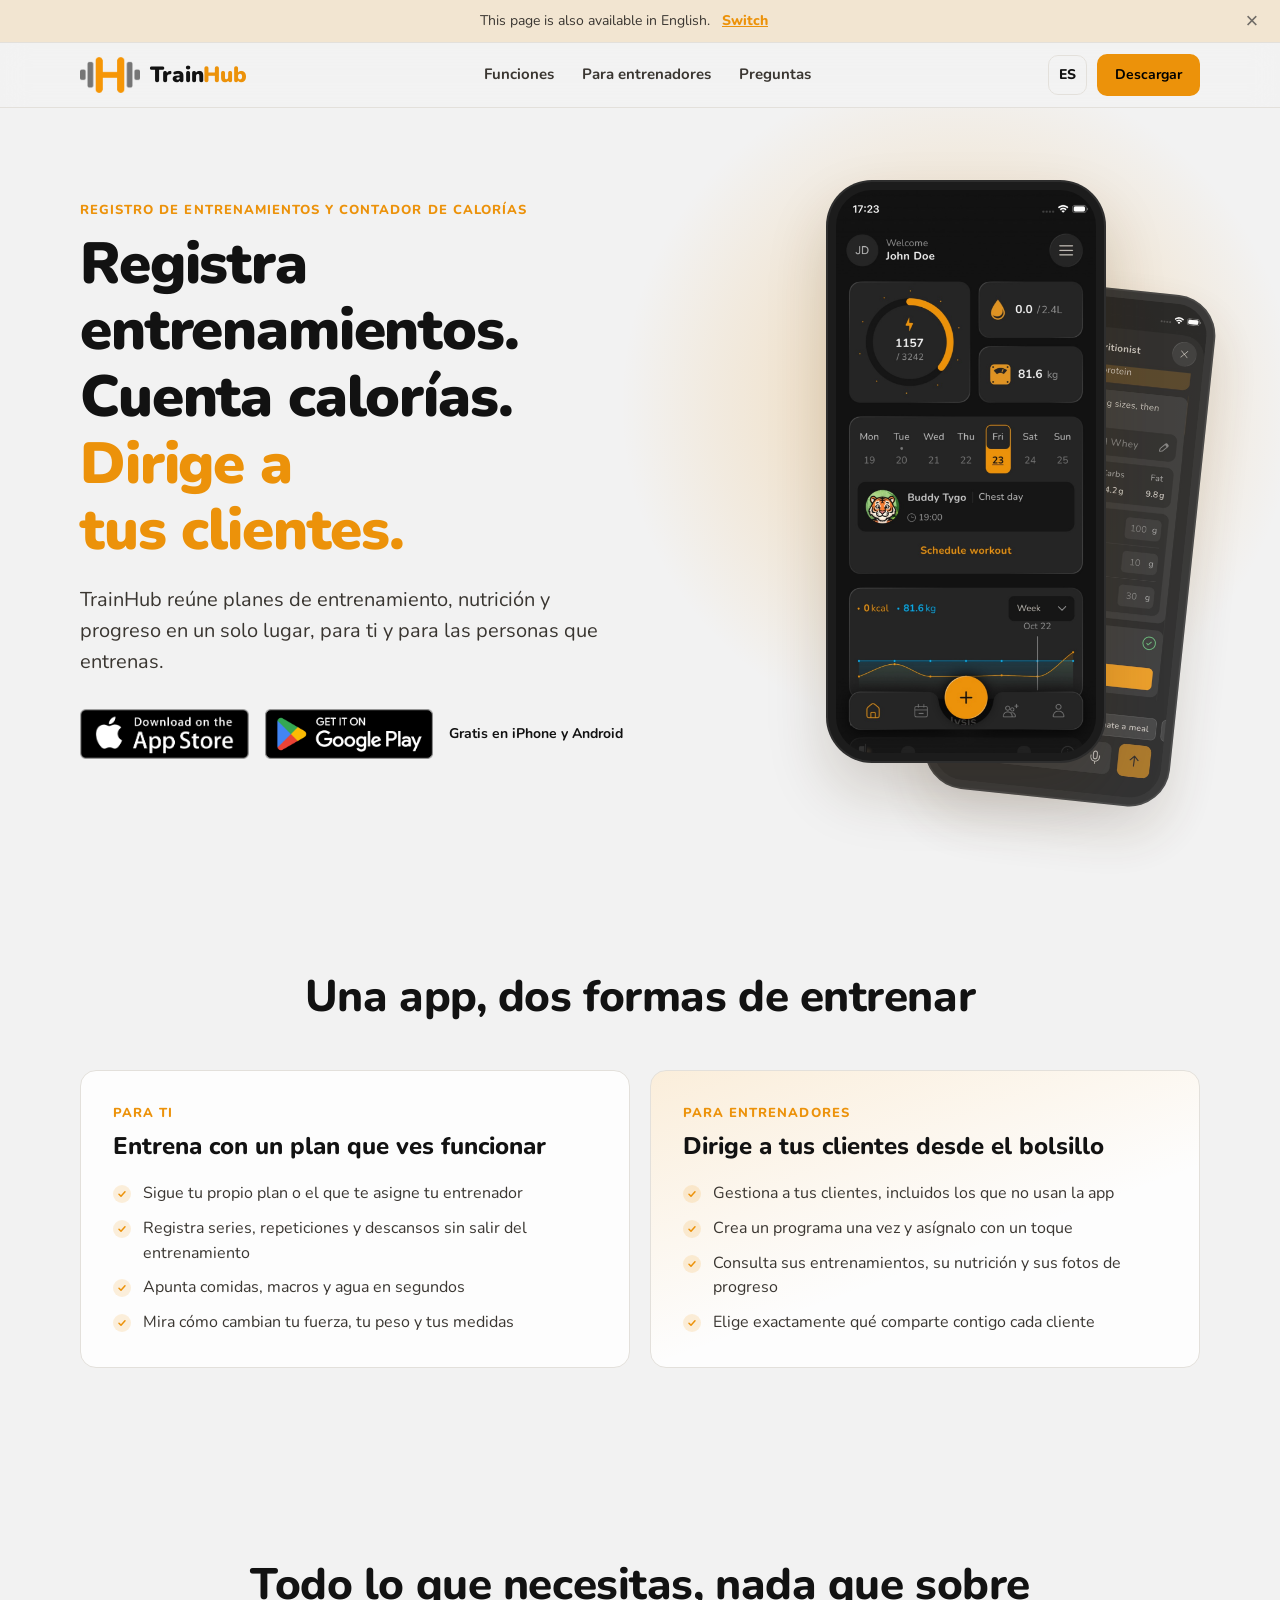
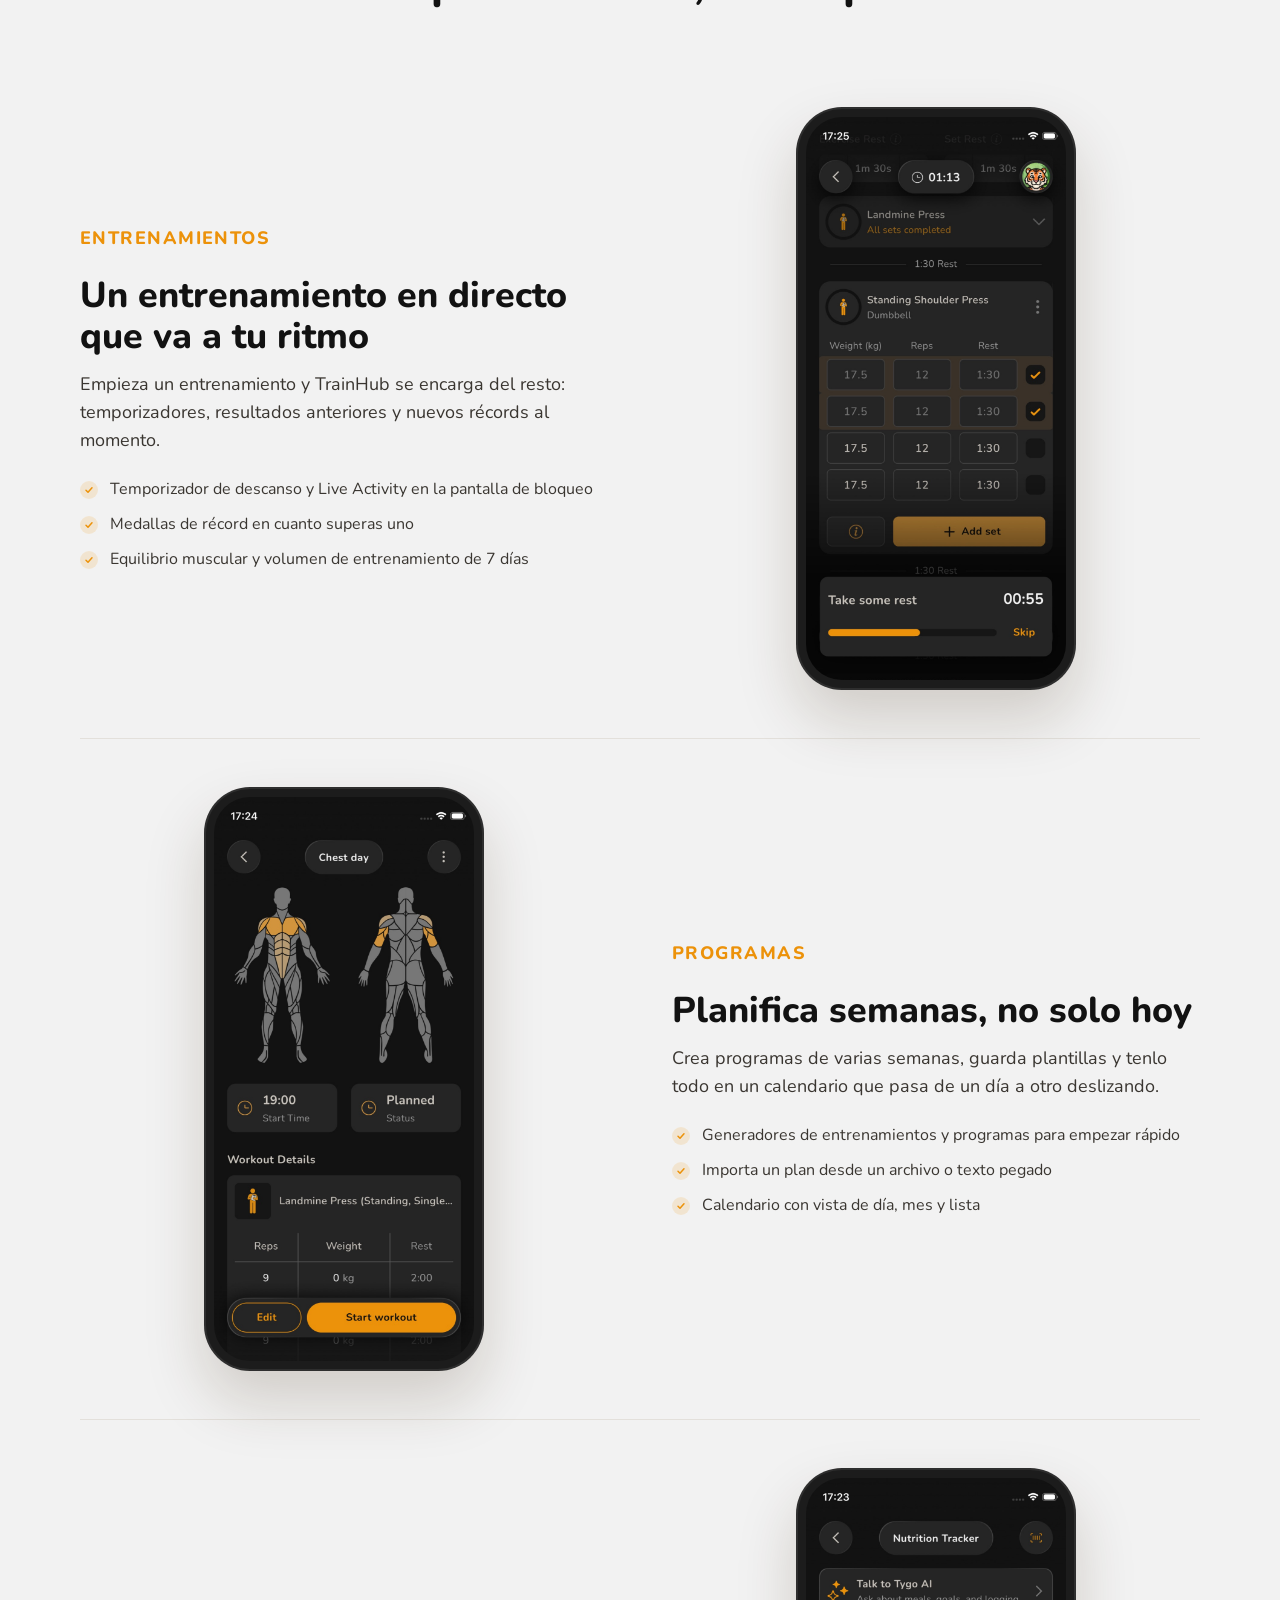
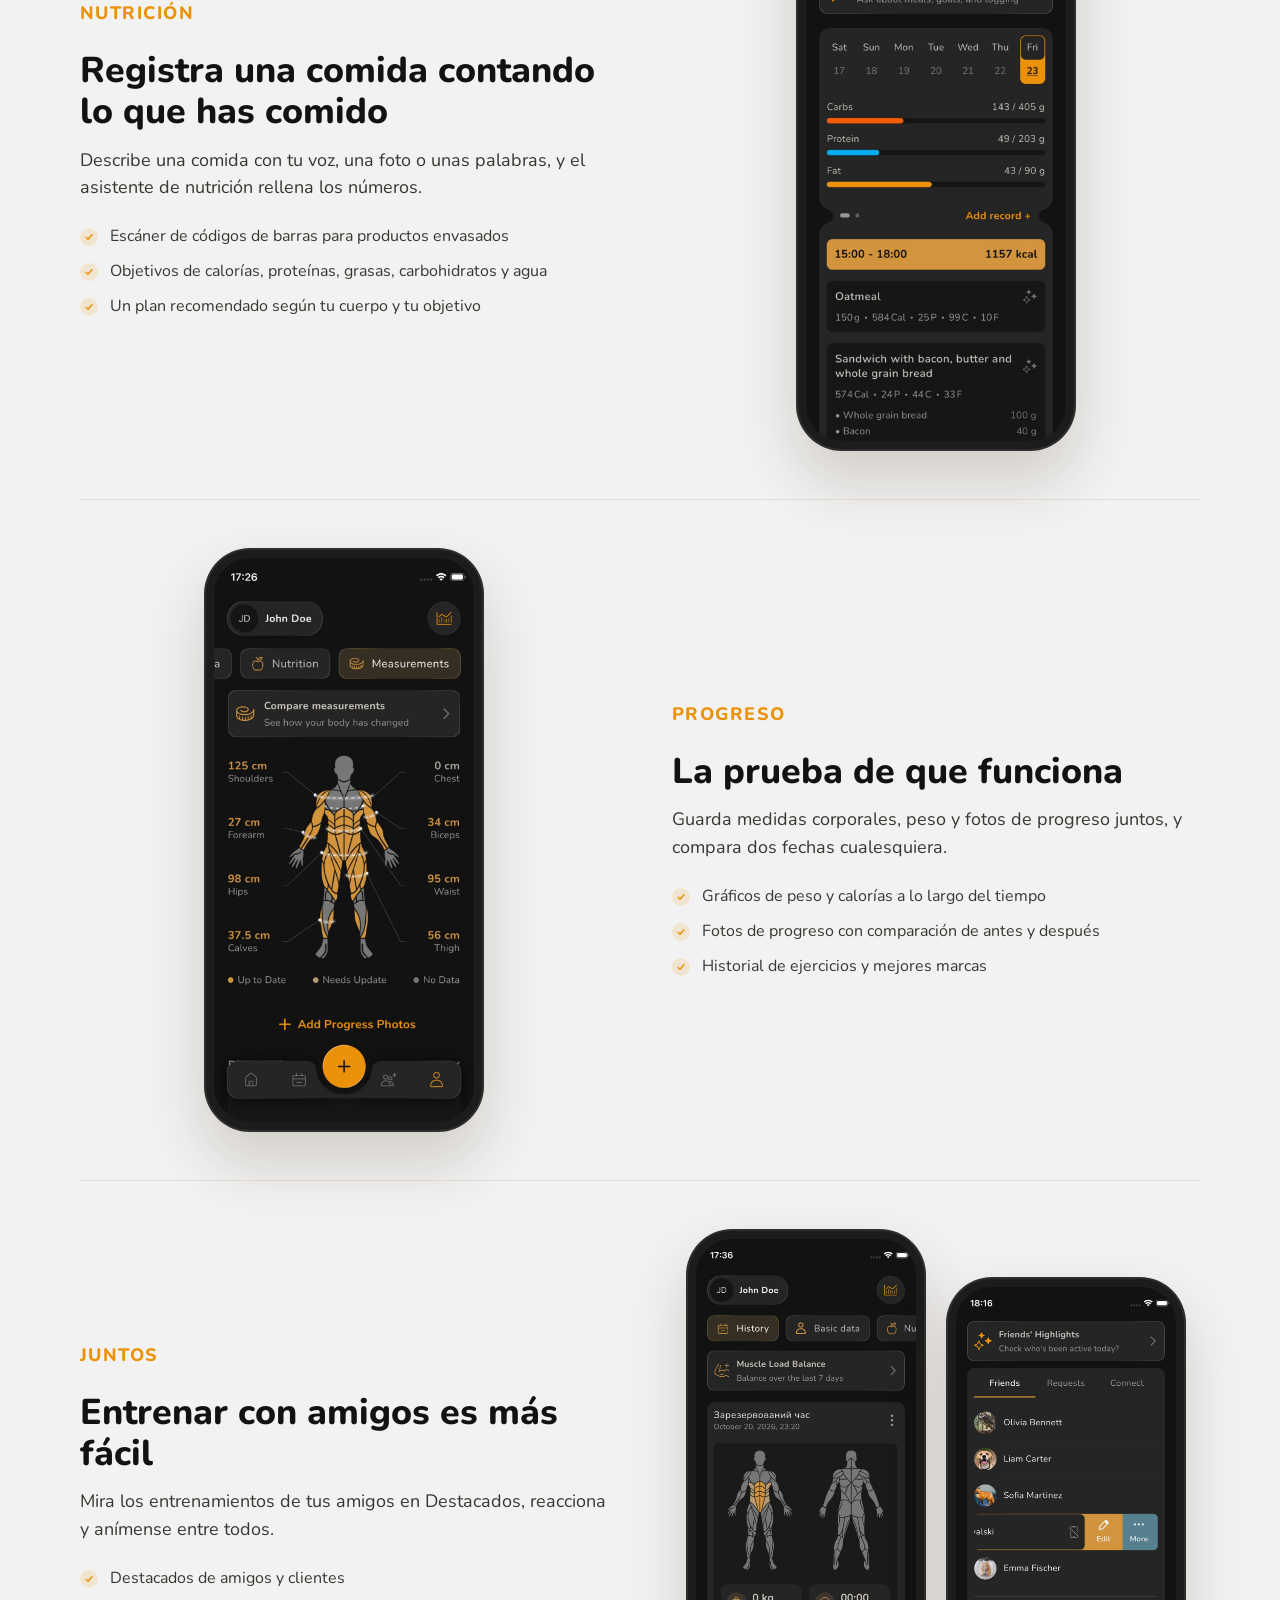
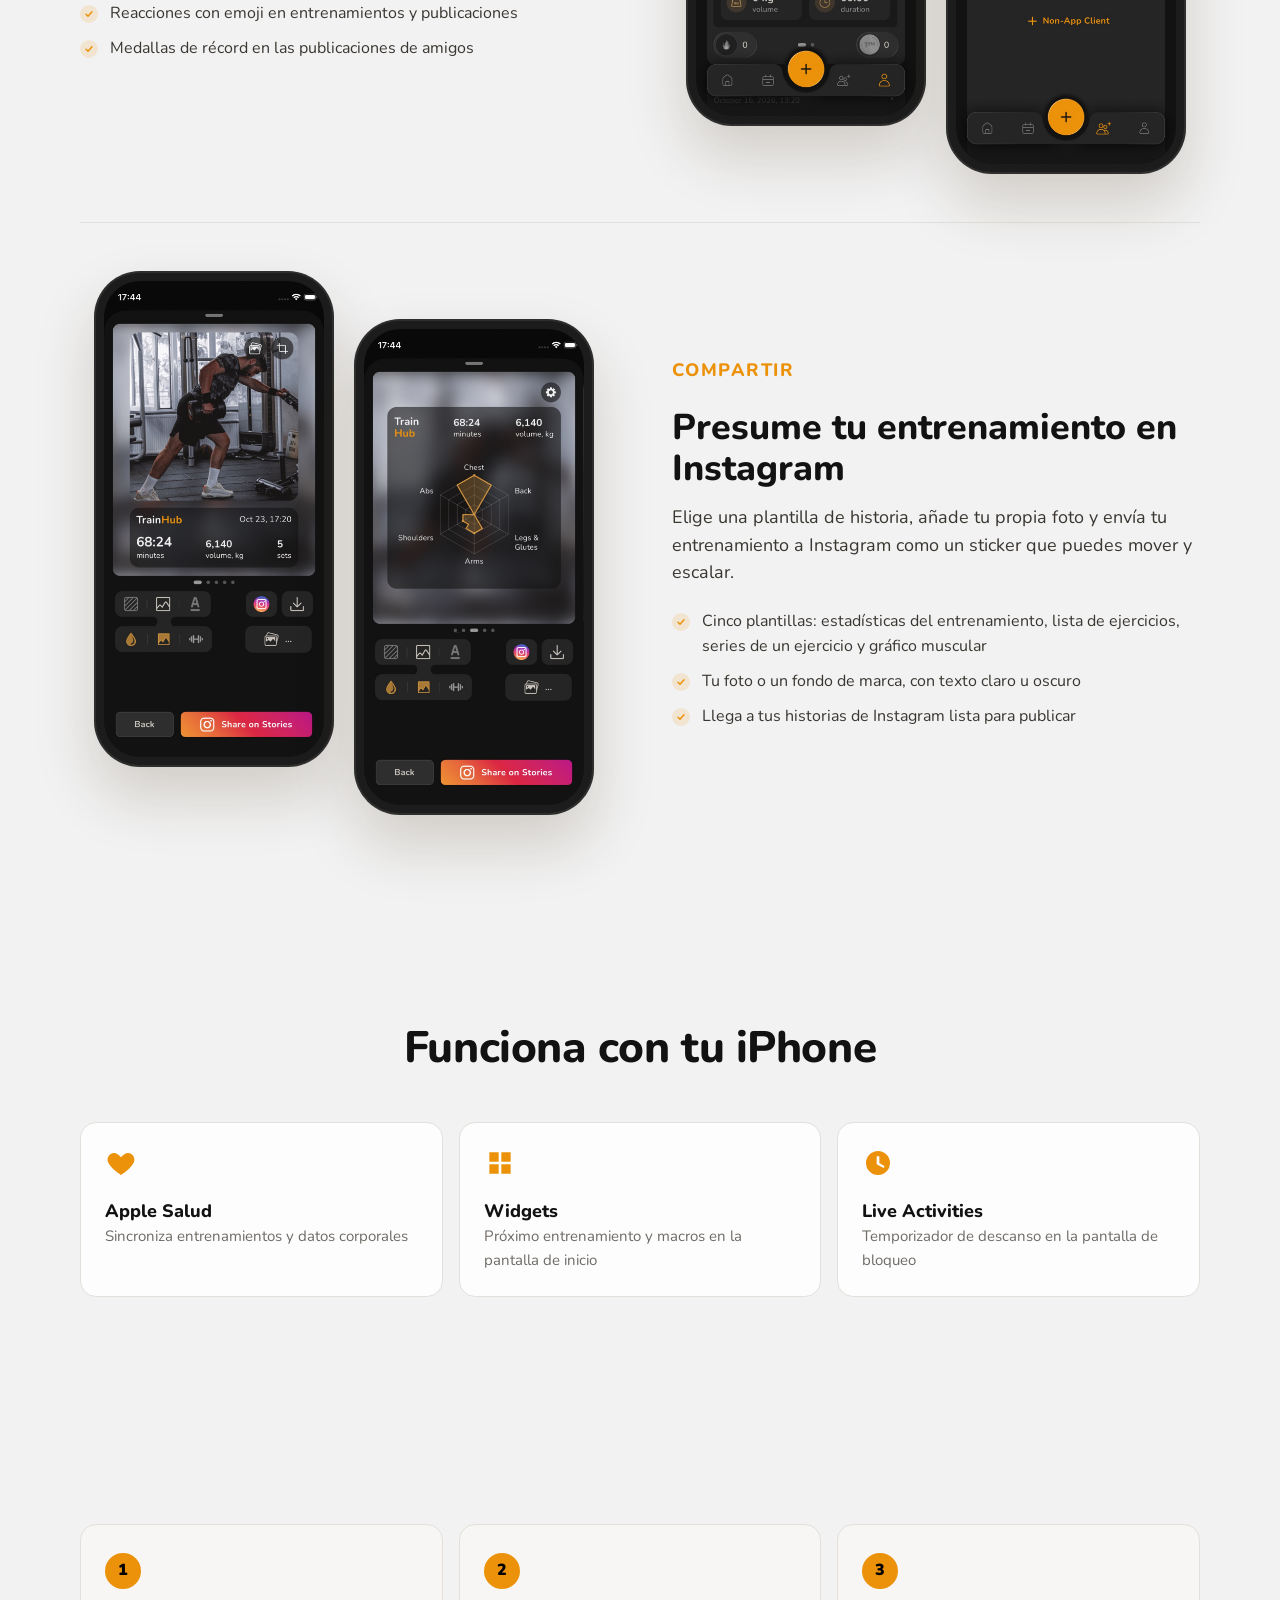
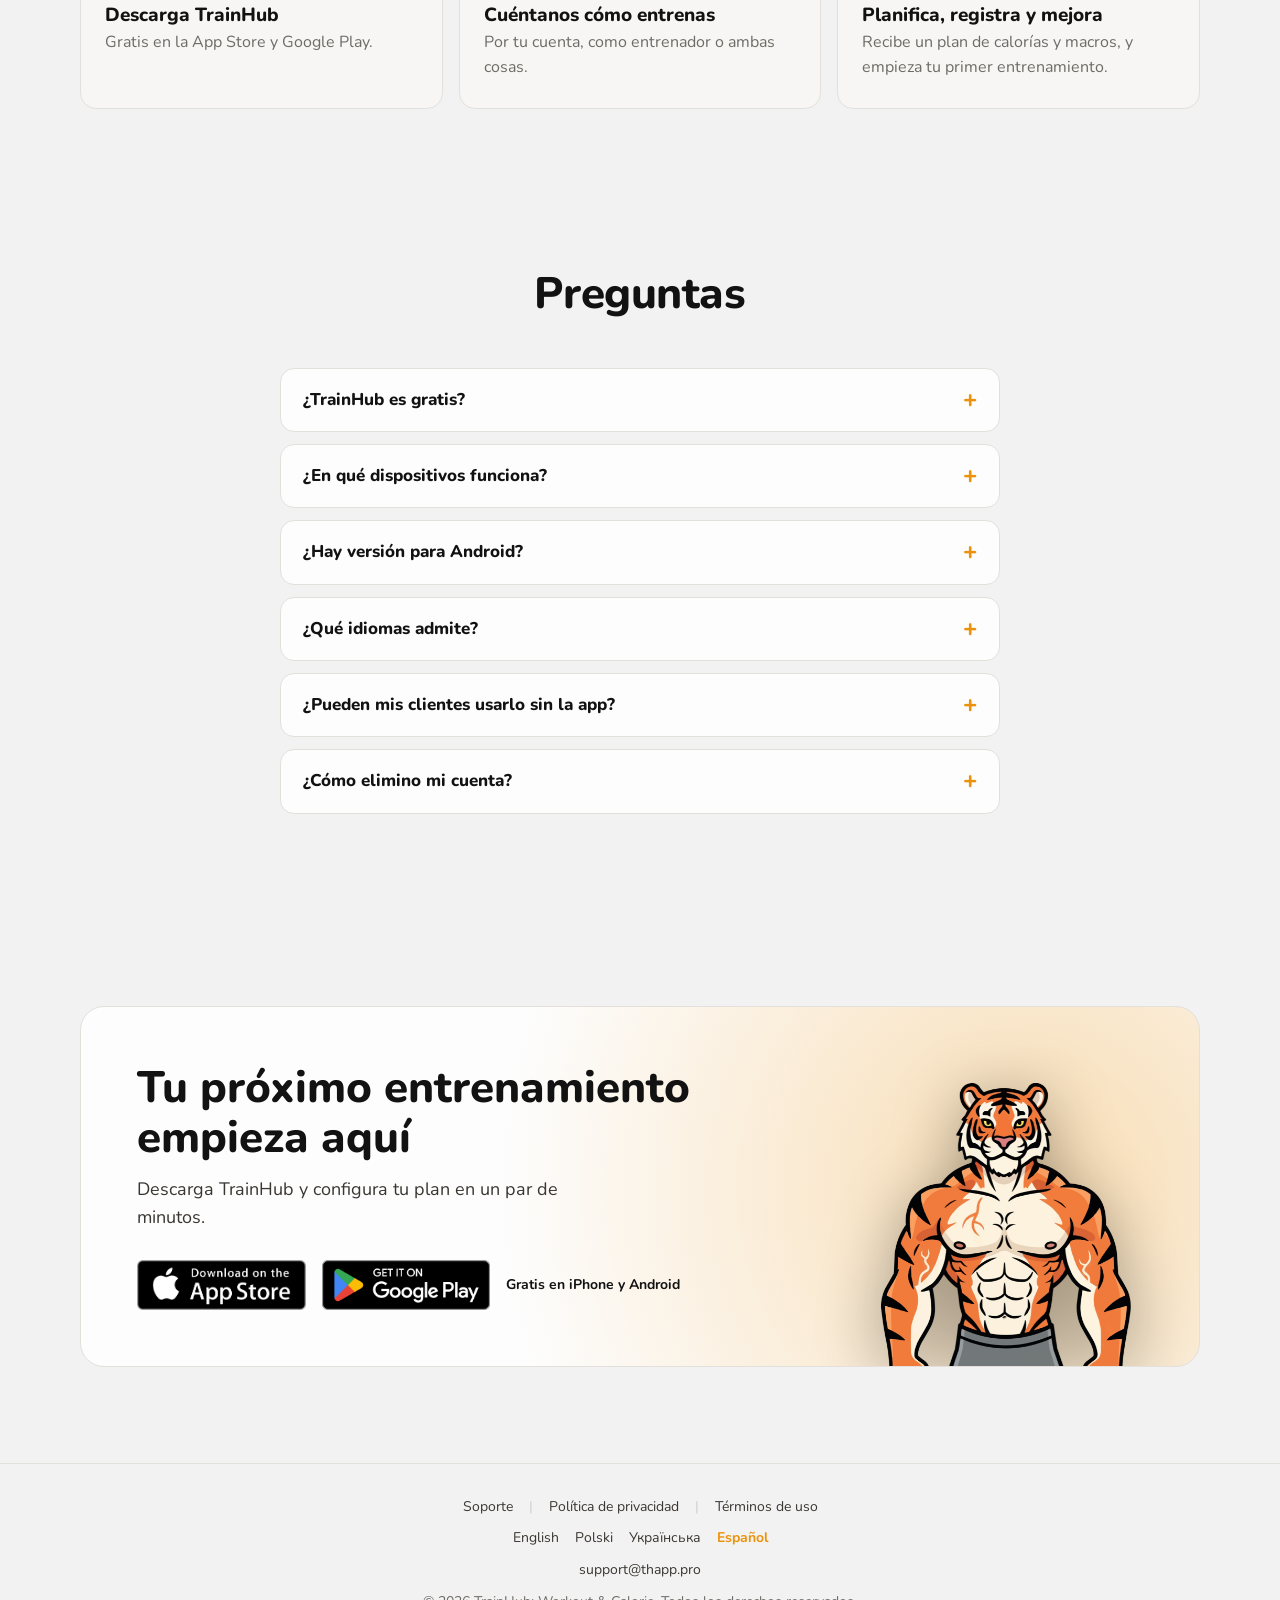
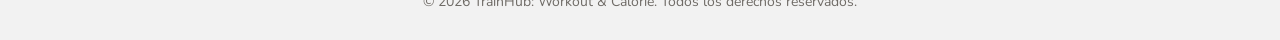
==== commit 2bdec925: "Add Google Play link to landing page Co-Authored-By: Claude Opus 5.5 <noreply@anthropic.com>" ====
--- a/es/index.html
+++ b/es/index.html
@@ -11,7 +11,7 @@
   <!-- Primary Meta Tags -->
   <title>TrainHub: registro de entrenamientos y calorías</title>
   <meta name="title" content="TrainHub: registro de entrenamientos y calorías" />
-  <meta name="description" content="Registra entrenamientos, cuenta calorías y dirige a tus clientes en una sola app. Crea programas, sigue tu nutrición con IA y tu progreso. Gratis en App Store." />
+  <meta name="description" content="Registra entrenamientos, cuenta calorías y dirige a tus clientes en una sola app. Crea programas, sigue tu nutrición con IA y tu progreso. Gratis en App Store y Google Play." />
   <meta name="keywords" content="TrainHub, registro de entrenamientos, contador de calorías, app de fitness, app para entrenador personal, plan de entrenamiento, macros, gimnasio" />
   <meta name="author" content="TrainHub" />
   <meta name="robots" content="index, follow" />
@@ -31,7 +31,7 @@
   <meta property="og:type" content="website" />
   <meta property="og:url" content="https://thapp.pro/es/" />
   <meta property="og:title" content="TrainHub: registro de entrenamientos y calorías" />
-  <meta property="og:description" content="Registra entrenamientos, cuenta calorías y dirige a tus clientes en una sola app. Crea programas, sigue tu nutrición con IA y tu progreso. Gratis en App Store." />
+  <meta property="og:description" content="Registra entrenamientos, cuenta calorías y dirige a tus clientes en una sola app. Crea programas, sigue tu nutrición con IA y tu progreso. Gratis en App Store y Google Play." />
   <meta property="og:image" content="https://thapp.pro/images/og-image.png" />
   <meta property="og:image:width" content="1200" />
   <meta property="og:image:height" content="630" />
@@ -45,7 +45,7 @@
   <meta name="twitter:card" content="summary_large_image" />
   <meta name="twitter:url" content="https://thapp.pro/es/" />
   <meta name="twitter:title" content="TrainHub: registro de entrenamientos y calorías" />
-  <meta name="twitter:description" content="Registra entrenamientos, cuenta calorías y dirige a tus clientes en una sola app. Crea programas, sigue tu nutrición con IA y tu progreso. Gratis en App Store." />
+  <meta name="twitter:description" content="Registra entrenamientos, cuenta calorías y dirige a tus clientes en una sola app. Crea programas, sigue tu nutrición con IA y tu progreso. Gratis en App Store y Google Play." />
   <meta name="twitter:image" content="https://thapp.pro/images/og-image.png" />
 
   <!-- Favicon -->
@@ -67,12 +67,15 @@
   "@context": "https://schema.org",
   "@type": "MobileApplication",
   "name": "TrainHub: Workout & Calorie",
-  "operatingSystem": "iOS 15.6 or later",
+  "operatingSystem": "iOS 15.6 or later, Android 7.0 or later",
   "applicationCategory": "HealthApplication",
   "inLanguage": "es",
-  "description": "Registra entrenamientos, cuenta calorías y dirige a tus clientes en una sola app. Crea programas, sigue tu nutrición con IA y tu progreso. Gratis en App Store.",
+  "description": "Registra entrenamientos, cuenta calorías y dirige a tus clientes en una sola app. Crea programas, sigue tu nutrición con IA y tu progreso. Gratis en App Store y Google Play.",
   "url": "https://thapp.pro/es/",
-  "downloadUrl": "https://apps.apple.com/app/id6748391178",
+  "downloadUrl": [
+    "https://apps.apple.com/app/id6748391178",
+    "https://play.google.com/store/apps/details?id=com.vboiko.trainhub"
+  ],
   "image": "https://thapp.pro/images/app-icon.png",
   "screenshot": "https://thapp.pro/images/og-image.png",
   "offers": {
@@ -96,7 +99,8 @@
   "logo": "https://thapp.pro/images/app-icon.png",
   "email": "support@thapp.pro",
   "sameAs": [
-    "https://apps.apple.com/app/id6748391178"
+    "https://apps.apple.com/app/id6748391178",
+    "https://play.google.com/store/apps/details?id=com.vboiko.trainhub"
   ]
 }
   </script>
@@ -120,7 +124,7 @@
       "name": "¿TrainHub es gratis?",
       "acceptedAnswer": {
         "@type": "Answer",
-        "text": "Sí. TrainHub se descarga y se usa gratis desde la App Store."
+        "text": "Sí. TrainHub se descarga y se usa gratis desde la App Store y Google Play."
       }
     },
     {
@@ -128,7 +132,7 @@
       "name": "¿En qué dispositivos funciona?",
       "acceptedAnswer": {
         "@type": "Answer",
-        "text": "En iPhone con iOS 15.6 o posterior, y en Mac con chip de Apple (macOS 12.5 o posterior)."
+        "text": "En iPhone con iOS 15.6 o posterior, en Mac con chip de Apple (macOS 12.5 o posterior) y en teléfonos con Android 7.0 o posterior."
       }
     },
     {
@@ -136,7 +140,7 @@
       "name": "¿Hay versión para Android?",
       "acceptedAnswer": {
         "@type": "Answer",
-        "text": "Está en camino. La app para Android llegará pronto."
+        "text": "Sí. Descarga TrainHub en Google Play."
       }
     },
     {
@@ -230,9 +234,11 @@
             <a class="store-btn" href="https://apple.co/3LEplAn" data-store="ios">
               <img src="/images/apps-store-logo.png" alt="Descargar en la App Store" width="150" height="44" />
             </a>
+            <a class="store-btn" href="https://play.google.com/store/apps/details?id=com.vboiko.trainhub" data-store="android">
+              <img src="/images/play-store-logo.png" alt="Disponible en Google Play" width="148" height="44" />
+            </a>
             <div class="store-note">
-              <strong>Gratis en iPhone</strong>
-              <span>Pronto en Android</span>
+              <strong>Gratis en iPhone y Android</strong>
             </div>
           </div>
         </div>
@@ -398,7 +404,7 @@
       <div class="wrap">
         <h2 class="section-title reveal">Empieza en tres pasos</h2>
         <ol class="steps">
-          <li class="reveal"><h3>Descarga TrainHub</h3><p>Gratis en la App Store.</p></li>
+          <li class="reveal"><h3>Descarga TrainHub</h3><p>Gratis en la App Store y Google Play.</p></li>
           <li class="reveal"><h3>Cuéntanos cómo entrenas</h3><p>Por tu cuenta, como entrenador o ambas cosas.</p></li>
           <li class="reveal"><h3>Planifica, registra y mejora</h3><p>Recibe un plan de calorías y macros, y empieza tu primer entrenamiento.</p></li>
         </ol>
@@ -412,15 +418,15 @@
         <div class="faq">
           <details class="faq-item reveal">
             <summary>¿TrainHub es gratis?</summary>
-            <p>Sí. TrainHub se descarga y se usa gratis desde la App Store.</p>
+            <p>Sí. TrainHub se descarga y se usa gratis desde la App Store y Google Play.</p>
           </details>
           <details class="faq-item reveal">
             <summary>¿En qué dispositivos funciona?</summary>
-            <p>En iPhone con iOS 15.6 o posterior, y en Mac con chip de Apple (macOS 12.5 o posterior).</p>
+            <p>En iPhone con iOS 15.6 o posterior, en Mac con chip de Apple (macOS 12.5 o posterior) y en teléfonos con Android 7.0 o posterior.</p>
           </details>
           <details class="faq-item reveal">
             <summary>¿Hay versión para Android?</summary>
-            <p>Está en camino. La app para Android llegará pronto.</p>
+            <p>Sí. Descarga TrainHub en <a href="https://play.google.com/store/apps/details?id=com.vboiko.trainhub">Google Play</a>.</p>
           </details>
           <details class="faq-item reveal">
             <summary>¿Qué idiomas admite?</summary>
@@ -449,9 +455,11 @@
               <a class="store-btn" href="https://apple.co/3LEplAn" data-store="ios">
                 <img src="/images/apps-store-logo.png" alt="Descargar en la App Store" width="150" height="44" loading="lazy" />
               </a>
+              <a class="store-btn" href="https://play.google.com/store/apps/details?id=com.vboiko.trainhub" data-store="android">
+                <img src="/images/play-store-logo.png" alt="Disponible en Google Play" width="148" height="44" loading="lazy" />
+              </a>
               <div class="store-note">
-                <strong>Gratis en iPhone</strong>
-                <span>Pronto en Android</span>
+                <strong>Gratis en iPhone y Android</strong>
               </div>
             </div>
           </div>
@@ -480,7 +488,7 @@
   </footer>
 
   <script id="lang-data" type="application/json">{"current":"es","langs":{"en":{"href":"/","text":"This page is also available in English.","action":"Switch","dismiss":"Dismiss"},"pl":{"href":"/pl/","text":"Ta strona jest dostępna również po polsku.","action":"Przełącz","dismiss":"Zamknij"},"uk":{"href":"/uk/","text":"Ця сторінка доступна також українською.","action":"Перейти","dismiss":"Закрити"},"es":{"href":"/es/","text":"Esta página también está disponible en español.","action":"Cambiar","dismiss":"Cerrar"}}}</script>
-  <script src="/script.js?v=b3ec2b5ce4" defer></script>
+  <script src="/script.js?v=e00fa53fd8" defer></script>
 </body>
 
 </html>
